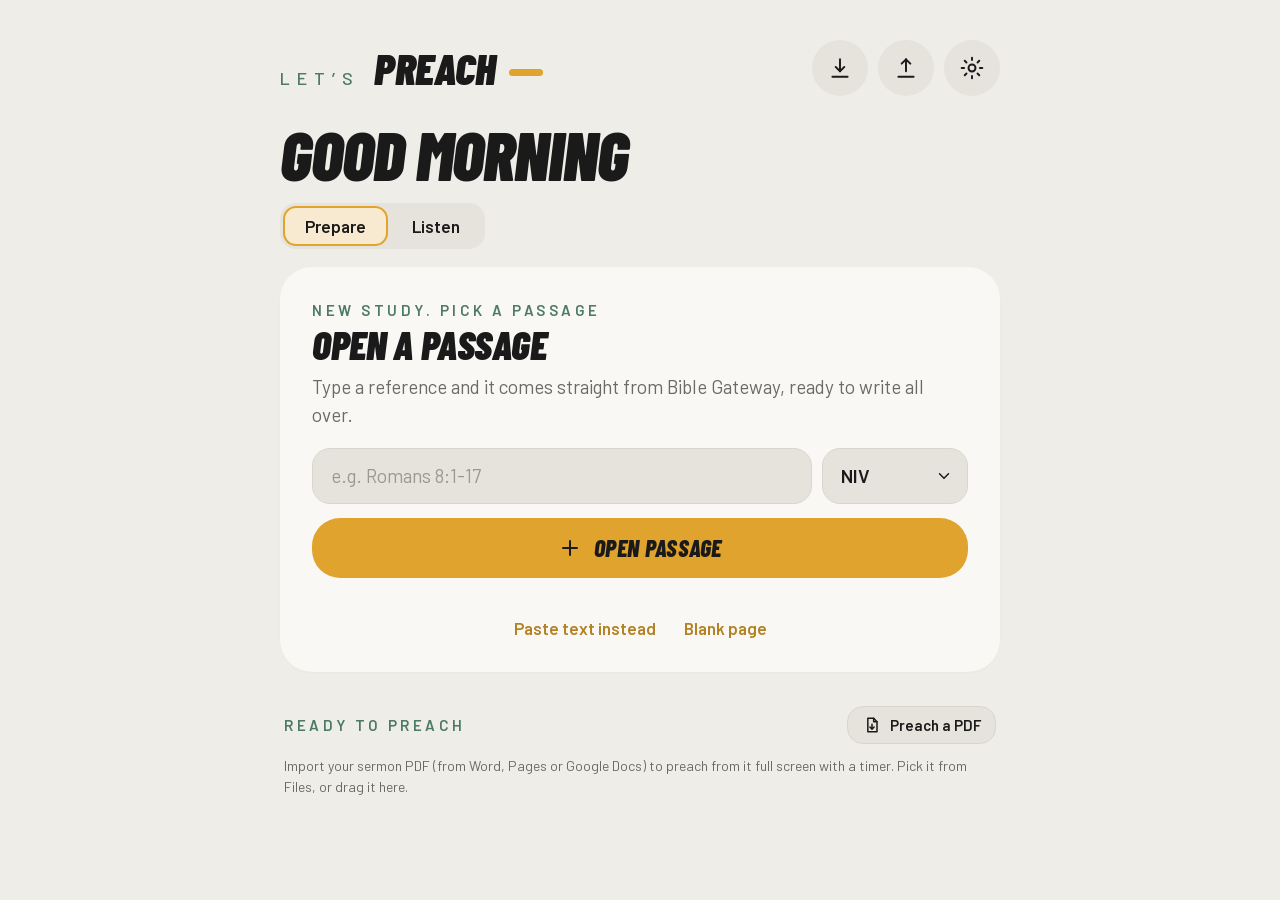
==== index.html @ e7fe16d7 "Listen tab for sermon notes, writing on preach PDFs, trim margins - Listen: a separate home tab for " ====
<!doctype html>
<html lang="en">
<head>
  <meta charset="utf-8">
  <meta name="viewport" content="width=device-width, initial-scale=1, maximum-scale=1, user-scalable=no, viewport-fit=cover">
  <meta name="apple-mobile-web-app-capable" content="yes">
  <meta name="mobile-web-app-capable" content="yes">
  <meta name="apple-mobile-web-app-status-bar-style" content="default">
  <meta name="apple-mobile-web-app-title" content="Let's Preach">
  <meta name="theme-color" content="#efede7">
  <title>Let's Preach</title>
  <link rel="manifest" href="manifest.webmanifest">
  <link rel="apple-touch-icon" href="icons/icon-180.png">
  <link rel="icon" type="image/png" href="icons/icon-192.png">
  <link rel="preload" href="fonts/BarlowCondensed-900i.woff2" as="font" type="font/woff2" crossorigin>
  <link rel="preload" href="fonts/Barlow-400.woff2" as="font" type="font/woff2" crossorigin>
  <link rel="stylesheet" href="css/fonts.css">
  <link rel="stylesheet" href="css/app.css">
</head>
<body>

  <!-- ============ LIBRARY ============ -->
  <section id="library" class="view">
    <header class="app-header">
      <div class="logo" aria-label="Let's Preach">
        <span class="logo-lets">Let’s</span>
        <span class="logo-word">Preach</span>
        <span class="logo-dash" aria-hidden="true"></span>
      </div>
      <div class="header-actions">
        <button type="button" id="importBtn" class="icon-chip" title="Restore from backup" aria-label="Restore from backup">
          <svg viewBox="0 0 24 24"><path d="M12 15V4"/><path d="M8 11l4 4 4-4"/><path d="M5 20h14"/></svg>
        </button>
        <button type="button" id="exportBtn" class="icon-chip" title="Back up all studies" aria-label="Back up all studies">
          <svg viewBox="0 0 24 24"><path d="M12 4v11"/><path d="M8 8l4-4 4 4"/><path d="M5 20h14"/></svg>
        </button>
        <button type="button" id="settingsBtn" class="icon-chip" title="Settings" aria-label="Settings">
          <svg viewBox="0 0 24 24"><circle cx="12" cy="12" r="3.2"/><path d="M12 2.5v2.2M12 19.3v2.2M2.5 12h2.2M19.3 12h2.2M5.3 5.3l1.6 1.6M17.1 17.1l1.6 1.6M5.3 18.7l1.6-1.6M17.1 6.9l1.6-1.6"/></svg>
        </button>
        <input type="file" id="importFile" accept="application/json,.json" hidden>
      </div>
    </header>

    <h1 id="greeting" class="greeting">Good morning</h1>

    <div class="seg mode-seg" id="modeSeg" role="tablist" aria-label="Prepare or listen">
      <button type="button" data-mode="prep" role="tab">Prepare</button>
      <button type="button" data-mode="listen" role="tab">Listen</button>
    </div>

    <div id="listenArea" hidden>
      <section class="card" id="listenNew">
        <p class="eyebrow">Listening. Someone else is preaching</p>
        <h2 class="card-title">Sermon notes</h2>
        <p class="card-body">Write with the Pencil as you listen. Nothing here touches your sermon prep.</p>
        <div class="ln-form">
          <input id="lnTitle" class="field" type="text" placeholder="Sermon title (if you know it)" aria-label="Sermon title" autocomplete="off">
          <input id="lnPassage" class="field" type="text" placeholder="Passage, e.g. John 15:1-17" aria-label="Passage" autocapitalize="words" autocomplete="off">
          <input id="lnPreacher" class="field" type="text" placeholder="Preacher" aria-label="Preacher" list="lnPreachers" autocomplete="off">
          <input id="lnWhere" class="field" type="text" placeholder="Church, conference or event" aria-label="Where" list="lnPlaces" autocomplete="off">
          <input id="lnDate" class="field" type="date" aria-label="Date">
        </div>
        <datalist id="lnPreachers"></datalist><datalist id="lnPlaces"></datalist>
        <button type="button" class="pill" id="lnStart"><span>Start notes</span></button>
      </section>
      <div class="lib-tools" id="lnTools" hidden>
        <input id="lnSearch" class="field search" type="search" placeholder="Search your sermon notes" aria-label="Search sermon notes" autocomplete="off">
      </div>
      <p class="eyebrow list-eyebrow" id="lnListHead" hidden>Your sermon notes</p>
      <p class="hint no-matches" id="lnEmpty" hidden>No notes match.</p>
      <ul id="listenList" class="study-list"></ul>
    </div>

    <div id="prepArea">

    <section id="nextUp" class="card next-card" hidden>
      <p class="eyebrow" id="nextWhen">Next up</p>
      <h2 class="card-title" id="nextPassage"></h2>
      <p class="card-body" id="nextMeta"></p>
      <button type="button" class="pill" id="nextOpen"><span>Open passage</span></button>
      <span class="next-ready" id="nextReady" hidden>Ready for you</span>
      <ul id="nextLater" class="next-later"></ul>
      <div class="next-foot"><span id="rosterAge"></span><button type="button" class="text-link" id="rosterRefresh">Refresh roster</button></div>
    </section>

    <section id="planCard" class="card plan-card" hidden>
      <p class="eyebrow" id="planWhen">This week's prep</p>
      <div class="plan-card-row">
        <div>
          <h2 class="plan-card-title" id="planPassage"></h2>
          <p class="plan-line" id="planLine"></p>
        </div>
        <button type="button" class="pill" id="planOpen"><span>Open plan</span></button>
      </div>
      <div class="plan-dots" id="planDots"></div>
    </section>

    <form id="fetchForm" class="card" autocomplete="off">
      <p class="eyebrow">New study. Pick a passage</p>
      <h2 class="card-title">Open a passage</h2>
      <p class="card-body">Type a reference and it comes straight from Bible Gateway, ready to write all over.</p>
      <div class="fetch-row">
        <input id="refInput" class="field" type="text" placeholder="e.g. Romans 8:1-17" autocapitalize="words" spellcheck="false" required aria-label="Passage">
        <select id="versionSelect" class="field select" aria-label="Bible version">
          <option value="NIV" selected>NIV</option>
          <option value="ESV">ESV</option>
          <option value="NASB">NASB</option>
          <option value="CSB">CSB</option>
          <option value="NKJV">NKJV</option>
          <option value="KJV">KJV</option>
          <option value="NLT">NLT</option>
          <option value="NRSVUE">NRSVue</option>
          <option value="NASB1995">NASB 1995</option>
        </select>
      </div>
      <button type="submit" id="fetchBtn" class="pill">
        <svg viewBox="0 0 24 24"><path d="M12 5v14M5 12h14"/></svg>
        <span>Open passage</span>
      </button>
      <p id="fetchStatus" class="fetch-status" role="status"></p>
      <div class="fetch-alt">
        <button type="button" id="pasteBtn" class="text-link">Paste text instead</button>
        <button type="button" id="blankBtn" class="text-link">Blank page</button>
      </div>
    </form>

    <div class="lib-tools" id="libTools" hidden>
      <input id="searchInput" class="field search" type="search" placeholder="Search titles, series, tags and typed notes" aria-label="Search studies" autocomplete="off">
      <div id="filterChips" class="filter-chips" role="group" aria-label="Filter by series or tag"></div>
    </div>
    <p id="noMatches" class="hint no-matches" hidden>No studies match.</p>


    <div id="preachBlock">
      <div class="list-head">
        <p class="eyebrow list-eyebrow">Ready to preach</p>
        <button type="button" class="chip-btn small" id="importPdfBtn">
          <svg viewBox="0 0 24 24"><path d="M7 4h7l4 4v12H7z"/><path d="M14 4v4h4"/><path d="M12 11v6M9.5 14.5L12 17l2.5-2.5"/></svg>
          <span>Preach a PDF</span>
        </button>
      </div>
      <p class="hint" id="deckHint">Import your sermon PDF (from Word, Pages or Google Docs) to preach from it full screen with a timer. Pick it from Files, or drag it here.</p>
      <ul id="deckList" class="study-list"></ul>
      <input type="file" id="pdfFile" accept="application/pdf,.pdf" hidden>
    </div>

    <div id="pinnedBlock" hidden>
      <p class="eyebrow list-eyebrow">Pinned</p>
      <ul id="pinnedList" class="study-list"></ul>
    </div>

    <div id="studiesBlock">
      <p class="eyebrow list-eyebrow">Your studies</p>
      <ul id="studyList" class="study-list"></ul>
    </div>
    </div>
  </section>

  <!-- ============ SERMON NOTES (listening) ============ -->
  <section id="listenView" class="view listen-view" hidden>
    <header class="lv-bar">
      <button type="button" class="tb-btn" id="lvBack" aria-label="Back"><svg viewBox="0 0 24 24"><path d="M15 5l-7 7 7 7"/></svg></button>
      <input id="lvTitle" class="lv-title" type="text" placeholder="Sermon notes" aria-label="Title" autocomplete="off">
      <button type="button" class="tb-btn" id="lvUndo" aria-label="Undo"><svg viewBox="0 0 24 24"><path d="M9 14L4 9l5-5"/><path d="M4 9h10a6 6 0 010 12h-3"/></svg></button>
      <button type="button" class="tb-btn" id="lvRedo" aria-label="Redo"><svg viewBox="0 0 24 24"><path d="M15 14l5-5-5-5"/><path d="M20 9H10a6 6 0 000 12h3"/></svg></button>
      <button type="button" class="chip-btn small" id="lvCopy">Share text</button>
      <button type="button" class="chip-btn small" id="lvShare">Share PDF</button>
    </header>
    <div class="lv-scroll" id="lvScroll">
      <div class="lv-inner">
        <div class="lv-meta">
          <input id="lvPreacher" class="field" type="text" placeholder="Preacher" aria-label="Preacher" autocomplete="off">
          <input id="lvPassageRef" class="field" type="text" placeholder="Passage" aria-label="Passage" autocomplete="off">
          <input id="lvWhere" class="field" type="text" placeholder="Where" aria-label="Where" autocomplete="off">
          <input id="lvDate" class="field" type="date" aria-label="Date">
        </div>
        <div id="lvPassage" class="lv-passage"></div>
        <div id="lvSections"></div>
      </div>
    </div>
  </section>

  <!-- ============ STUDY ============ -->
  <section id="study" class="view" hidden>
    <div class="toolbar" id="toolbar">
      <div class="tb-group tb-title">
        <button class="tb-btn" id="backBtn" title="Library" aria-label="Back to library">
          <svg viewBox="0 0 24 24"><path d="M15 5l-7 7 7 7"/></svg>
        </button>
        <input id="studyTitle" class="study-title" aria-label="Study title (tap to rename)" spellcheck="false" readonly>
      </div>

      <div class="tb-group tools" role="radiogroup" aria-label="Tools">
        <button class="tb-btn tool" data-tool="pen" title="Pen" aria-label="Pen">
          <svg viewBox="0 0 24 24"><path d="M4 20l1.5-5L16 4.5a2.1 2.1 0 013 3L8.5 18 4 20z"/><path d="M14 6.5l3 3"/></svg>
        </button>
        <button class="tb-btn tool" data-tool="highlighter" title="Highlighter" aria-label="Highlighter">
          <svg viewBox="0 0 24 24"><path d="M9 15l-3 3v2h4l3-3"/><path d="M9 15l7.5-10.5 4 4L10 16z"/><path d="M4 21h16" class="swatch-line"/></svg>
        </button>
        <button class="tb-btn tool" data-tool="eraser" title="Eraser" aria-label="Eraser">
          <svg viewBox="0 0 24 24"><path d="M8 20h12"/><path d="M5.5 15.5l9-9a2 2 0 012.8 0l2.2 2.2a2 2 0 010 2.8L12 19H8.5z"/><path d="M9.5 11.5l5 5"/></svg>
        </button>
        <button class="tb-btn tool" data-tool="lasso" title="Lasso: select, move, resize" aria-label="Lasso">
          <svg viewBox="0 0 24 24"><path d="M12 4.5c4.4 0 8 2.3 8 5.2s-3.6 5.2-8 5.2-8-2.3-8-5.2 3.6-5.2 8-5.2z" stroke-dasharray="2.6 2.4"/><path d="M7.5 13.6c-1.3 1.4-.9 3.4 1.1 3.9.9.2 1.4.9 1.4 1.8V21"/></svg>
        </button>
        <button class="tb-btn tool" data-tool="shape" title="Shapes: line, arrow, box, oval" aria-label="Shapes">
          <svg viewBox="0 0 24 24"><path d="M3.5 20.5l8-8"/><path d="M6.5 12.5h5v5"/><rect x="13" y="3.5" width="7.5" height="7.5" rx="1.2"/></svg>
        </button>
        <button class="tb-btn tool" data-tool="spot" title="Spot repeated words" aria-label="Spot repeated words">
          <svg viewBox="0 0 24 24"><path d="M10.5 17.5a7 7 0 100-14 7 7 0 000 14z"/><path d="M15.6 15.6L21 21"/><path d="M7.5 11.5l2-5 2 5M8.2 10h2.6" stroke-width="1.5"/></svg>
        </button>
        <button class="tb-btn tool" data-tool="text" title="Text box" aria-label="Text box">
          <svg viewBox="0 0 24 24"><path d="M5 6V4h14v2"/><path d="M12 4v16"/><path d="M9 20h6"/></svg>
        </button>
        <button class="tb-btn tool" data-tool="hand" title="Scroll (finger mode)" aria-label="Scroll">
          <svg viewBox="0 0 24 24"><path d="M8 13V6.5a1.5 1.5 0 013 0V12"/><path d="M11 11.5V5a1.5 1.5 0 013 0v6.5"/><path d="M14 11.5V7a1.5 1.5 0 013 0v7a6 6 0 01-6 6h-.5a6 6 0 01-4.6-2.2L3.5 15a1.6 1.6 0 012.4-2L8 15"/></svg>
        </button>
      </div>

      <div class="tb-group">
        <button class="tb-btn toggle" id="rulerBtn" title="Ruler" aria-label="Ruler" aria-pressed="false">
          <svg viewBox="0 0 24 24"><path d="M2.8 16.2L16.2 2.8l5 5L7.8 21.2z"/><path d="M6.5 12.5l2 2M9.5 9.5l1.6 1.6M12.5 6.5l2 2"/></svg>
        </button>
      </div>

      <div class="tb-group" id="colorGroup" aria-label="Colours"></div>

      <div class="tb-group" id="sizeGroup" aria-label="Sizes"></div>

      <div class="tb-group">
        <button class="tb-btn" id="undoBtn" title="Undo" aria-label="Undo">
          <svg viewBox="0 0 24 24"><path d="M9 14L4 9l5-5"/><path d="M4 9h10.5a5.5 5.5 0 010 11H11"/></svg>
        </button>
        <button class="tb-btn" id="redoBtn" title="Redo" aria-label="Redo">
          <svg viewBox="0 0 24 24"><path d="M15 14l5-5-5-5"/><path d="M20 9H9.5a5.5 5.5 0 000 11H13"/></svg>
        </button>
        <button class="tb-btn" id="outlineBtn" title="Outline and compare" aria-label="Outline and compare">
          <svg viewBox="0 0 24 24"><path d="M9 6.5h11M9 12h11M9 17.5h7"/><path d="M4.2 6.5h.6M4.2 12h.6M4.2 17.5h.6" stroke-width="2.6"/></svg>
        </button>
        <button class="tb-btn" id="pdfBtn" title="Export PDF" aria-label="Export PDF">
          <svg viewBox="0 0 24 24"><path d="M12 3v12"/><path d="M8 7l4-4 4 4"/><path d="M6 11H5a1 1 0 00-1 1v8a1 1 0 001 1h14a1 1 0 001-1v-8a1 1 0 00-1-1h-1"/></svg>
        </button>
        <button class="tb-btn" id="menuBtn" title="Page options" aria-label="Page options">
          <svg viewBox="0 0 24 24"><circle cx="5" cy="12" r="1.4"/><circle cx="12" cy="12" r="1.4"/><circle cx="19" cy="12" r="1.4"/></svg>
        </button>
      </div>
    </div>

    <div id="spotBar" class="spot-bar" hidden>
      <div class="seg small spot-mode" id="spotMode">
        <button type="button" data-mode="repeat">Repeats</button>
        <button type="button" data-mode="study">Word study</button>
      </div>
      <span class="spot-hint" id="spotHint">Tap a word to box every repeat</span>
      <div id="spotChips" class="spot-chips"></div>
      <button type="button" id="connBtn" class="spot-chip conn" aria-pressed="false">Connectives</button>
      <span class="spot-label" id="repeatLabel">Repeats</span>
      <div id="spotSuggest" class="spot-chips"></div>
      <button type="button" id="spotClear" class="text-link">Clear</button>
    </div>

    <div class="workspace">
      <div class="stage" id="stage">
        <div id="scroller" class="scroller">
          <div id="pageBox" class="page-box">
            <div id="hlLayer" class="tile-layer hl"></div>
            <div id="page" class="page">
              <div id="marks" class="marks-layer"></div>
              <div id="passage" class="passage"></div>
              <div id="notes" class="notes-layer"></div>
            </div>
            <div id="inkLayer" class="tile-layer ink"></div>
            <div id="overlay" class="overlay-layer"></div>
          </div>
        </div>
      </div>

      <aside id="sheet" class="sheet" hidden>
        <div class="sheet-head">
          <div class="seg" id="sheetTabs">
            <button type="button" data-tab="outline">Outline</button>
            <button type="button" data-tab="compare">Compare</button>
            <button type="button" data-tab="refs">References</button>
            <button type="button" data-tab="plan">Plan</button>
          </div>
          <button type="button" class="icon-chip small" id="sheetClose" aria-label="Close"><svg viewBox="0 0 24 24"><path d="M6 6l12 12M18 6L6 18"/></svg></button>
        </div>
        <div id="outlinePane" class="sheet-body"></div>
        <div id="comparePane" class="sheet-body" hidden></div>
        <div id="refsPane" class="sheet-body" hidden></div>
        <div id="planPane" class="sheet-body" hidden></div>
      </aside>
    </div>

    <!-- Page options panel -->
    <div id="menuPanel" class="panel" hidden>
      <div class="panel-head">
        <h3 class="panel-title">Page options</h3>
        <button class="icon-chip small" id="menuClose" aria-label="Close"><svg viewBox="0 0 24 24"><path d="M6 6l12 12M18 6L6 18"/></svg></button>
      </div>

      <button class="pill pill-block" id="preachStudyBtn">
        <svg viewBox="0 0 24 24"><path d="M8 5.5v13l10.5-6.5z"/></svg>
        <span>Preach this study</span>
      </button>
      <button class="pill pill-block" id="pdfBtn2">
        <svg viewBox="0 0 24 24"><path d="M12 3v12"/><path d="M8 7l4-4 4 4"/><path d="M6 11H5a1 1 0 00-1 1v8a1 1 0 001 1h14a1 1 0 001-1v-8a1 1 0 00-1-1h-1"/></svg>
        <span>Export PDF</span>
      </button>

      <p class="eyebrow">Study details</p>
      <div class="detail-grid">
        <label for="seriesInput">Series</label>
        <input id="seriesInput" class="field small" list="seriesList" placeholder="e.g. Romans: No Shame" autocomplete="off">
        <label for="tagsInput">Tags</label>
        <input id="tagsInput" class="field small" placeholder="e.g. youth, gospel, evening" autocomplete="off">
        <label for="preachedInput">Preached</label>
        <input id="preachedInput" class="field small" type="date">
      </div>
      <datalist id="seriesList"></datalist>

      <p class="eyebrow">View</p>
      <div class="opt-row">
        <span>Zoom</span>
        <div class="seg">
          <button data-zoom="-1" aria-label="Zoom out">−</button>
          <button data-zoom="0">Fit</button>
          <button data-zoom="1" aria-label="Zoom in">+</button>
        </div>
      </div>
      <div class="opt-row">
        <span>Thinking space</span>
        <button class="chip-btn" id="addSpaceBtn">Add more</button>
      </div>
      <div class="opt-row">
        <span>Handwriting smoothing</span>
        <div class="seg" id="smoothSeg">
          <button data-smooth="0">Off</button>
          <button data-smooth="1">Low</button>
          <button data-smooth="2">Med</button>
          <button data-smooth="3">High</button>
        </div>
      </div>
      <label class="opt-row">
        <span>Hold still to snap shapes</span>
        <input type="checkbox" id="snapShapes" class="switch">
      </label>
      <p class="hint">Finish a stroke and hold the Pencil still: it becomes a straight line or a neat oval. Keep holding to drag the end of a line.</p>
      <label class="opt-row">
        <span>Scribble to erase</span>
        <input type="checkbox" id="scribbleErase" class="switch">
      </label>
      <p class="hint">Scribble back and forth over ink with the pen to rub it out. Undo brings it back.</p>
      <label class="opt-row">
        <span>Draw with finger too</span>
        <input type="checkbox" id="fingerDraw" class="switch">
      </label>
      <p class="hint">Off: Apple Pencil writes and your finger scrolls. On: finger draws too, use the hand tool to scroll.</p>

      <p class="eyebrow">Layout</p>
      <p class="hint warn" id="layoutWarn" hidden>This page already has ink. Changing layout moves the words, so your marks may no longer line up.</p>
      <div class="opt-row">
        <span>Text size</span>
        <div class="seg">
          <button data-font="-1">A−</button>
          <button data-font="1">A+</button>
        </div>
      </div>
      <div class="opt-row">
        <span>Line spacing</span>
        <div class="seg" id="spacingSeg">
          <button data-spacing="1.7">Normal</button>
          <button data-spacing="2.3">Roomy</button>
          <button data-spacing="3">Extra</button>
        </div>
      </div>
      <div class="opt-row">
        <span>Margins</span>
        <div class="seg" id="marginSeg">
          <button data-margin="right">Right</button>
          <button data-margin="both">Both</button>
          <button data-margin="none">Narrow</button>
        </div>
      </div>
      <label class="opt-row"><span>Verse numbers</span><input type="checkbox" id="optVerses" class="switch"></label>
      <label class="opt-row"><span>Section headings</span><input type="checkbox" id="optHeadings" class="switch"></label>
      <label class="opt-row"><span>Footnote and cross-reference letters</span><input type="checkbox" id="optMarkers" class="switch"></label>
      <label class="opt-row"><span>Footnotes listed at the end</span><input type="checkbox" id="optFootnotes" class="switch"></label>

      <p class="eyebrow">Page</p>
      <div class="opt-row">
        <button class="chip-btn" id="clearInkBtn">Clear all ink</button>
        <button class="chip-btn danger" id="deleteStudyBtn">Delete study</button>
      </div>
    </div>
  </section>

  <!-- Paste dialog -->
  <dialog id="pasteDialog" class="dialog">
    <form method="dialog" class="dialog-inner">
      <p class="eyebrow">Your own text</p>
      <h3 class="card-title">Paste a passage</h3>
      <input id="pasteRef" class="field" type="text" placeholder="Reference (e.g. Psalm 23)">
      <textarea id="pasteText" class="field" rows="10" placeholder="Paste the Bible text here"></textarea>
      <div class="dialog-actions">
        <button value="cancel" class="chip-btn">Cancel</button>
        <button value="ok" class="pill" id="pasteOk"><span>Create study</span></button>
      </div>
    </form>
  </dialog>

  <!-- Settings dialog -->
  <dialog id="settingsDialog" class="dialog">
    <form method="dialog" class="dialog-inner">
      <p class="eyebrow">Settings</p>
      <h3 class="card-title">Passage fetcher</h3>
      <input id="proxyInput" class="field" type="url" placeholder="https://lets-preach.yourname.workers.dev" aria-label="Passage fetcher URL">
      <p class="hint">Bible Gateway does not let web apps read its pages directly, so the app goes through a small relay. It tries free public relays first. For reliable fetching, set up your own free Cloudflare Worker (see the README) and paste its URL here.</p>

      <h3 class="card-title">Preaching roster</h3>
      <p class="hint">Paste the link to your roster in Google Sheets. Easiest: in Sheets choose File, Share, Publish to web, pick the roster tab and "Comma-separated values (.csv)", then copy that link. It updates itself whenever the sheet changes. The sheet needs headings like Date, Preacher and Passage (Series and Title are used if there).</p>
      <input id="rosterInput" class="field" type="url" placeholder="https://docs.google.com/spreadsheets/…" aria-label="Roster link">
      <p class="hint">Roster in Excel? <button type="button" class="text-link" id="rosterFileBtn">Choose the Excel or CSV file</button> from Files instead. Choose it again when the roster changes.</p>
      <p class="hint">Only have it as a Google Doc, an email or on paper? <button type="button" class="text-link" id="rosterShotBtn">Read it from a screenshot or photo</button>. You check the rows before anything is saved.</p>
      <input type="file" id="rosterShotFile" accept="image/*" multiple hidden>
      <input type="file" id="rosterFile" accept=".xlsx,.csv,text/csv,application/vnd.openxmlformats-officedocument.spreadsheetml.sheet" hidden>
      <input id="rosterName" class="field" type="text" placeholder="Your name as it appears on the roster" aria-label="Your name on the roster" autocomplete="off">
      <label class="opt-row"><span>Get my passages ready two weeks ahead</span><input type="checkbox" class="switch" id="rosterPrep"></label>
      <p class="hint" id="rosterStatus"></p>

      <h3 class="card-title">Weekly prep plan</h3>
      <label class="opt-row"><span>Give each sermon a prep plan</span><input type="checkbox" class="switch" id="planOn"></label>
      <p class="hint">Your usual week. Each sermon starts with it once it has a date, and you can change any sermon's plan on its own (Plan tab in the study).</p>
      <div id="planTemplate"></div>

      <h3 class="card-title">Sync and backup</h3>
      <p class="hint">Uses the same Worker to keep your iPad and laptop in step, and saves a backup of every study once a day (the last 30 days are kept). Put the same sync code on each device. Keep it private: anyone with it can see your studies.</p>
      <div class="code-row">
        <input id="syncCodeInput" class="field" type="text" placeholder="Sync code" aria-label="Sync code" autocomplete="off" autocapitalize="characters" spellcheck="false">
        <button type="button" class="chip-btn" id="newCodeBtn">New code</button>
        <button type="button" class="chip-btn" id="copyCodeBtn">Copy</button>
      </div>
      <label class="opt-row"><span>Sync this device</span><input type="checkbox" class="switch" id="syncOn"></label>
      <p class="hint" id="syncStatus"></p>
      <div class="opt-row">
        <button type="button" class="chip-btn" id="syncNowBtn">Sync now</button>
        <button type="button" class="chip-btn" id="cloudBackupsBtn">Cloud backups</button>
      </div>
      <ul id="backupList" class="backup-list" hidden></ul>
      <div class="dialog-actions">
        <button value="cancel" class="chip-btn">Cancel</button>
        <button value="ok" class="pill"><span>Save</span></button>
      </div>
    </form>
  </dialog>

  <!-- Roster from a screenshot -->
  <dialog id="shotDialog" class="dialog shot-dialog">
    <form method="dialog" class="dialog-inner">
      <p class="eyebrow">Roster from a screenshot</p>
      <h3 class="card-title">Check your roster</h3>
      <label class="shot-name"><span>Your name on the roster</span><input id="shotName" class="field" type="text" autocomplete="off" placeholder="e.g. Audric"></label>
      <div id="shotProgress" class="shot-progress"><div class="shot-bar"><i id="shotBar"></i></div><p class="hint" id="shotStatus">Getting ready…</p></div>
      <div id="shotReview" hidden>
        <p class="hint" id="shotSummary"></p>
        <div class="shot-wrap"><table class="shot-table">
          <thead><tr><th></th><th>Date</th><th>Passage</th><th>Preacher</th><th>Title</th></tr></thead>
          <tbody id="shotRows"></tbody>
        </table></div>
        <button type="button" class="text-link" id="shotAddRow">Add a row</button>
        <details class="shot-imgs"><summary>Compare with the screenshot</summary><div id="shotImgs"></div></details>
      </div>
      <div class="dialog-actions">
        <button value="cancel" class="chip-btn">Cancel</button>
        <button value="ok" class="pill" id="shotOk" disabled><span>Use this roster</span></button>
      </div>
    </form>
  </dialog>

  <!-- ============ PREACH ============ -->
  <section id="preach" class="preach" hidden>
    <div class="preach-bar">
      <button type="button" class="tb-btn" id="preachClose" aria-label="Close"><svg viewBox="0 0 24 24"><path d="M6 6l12 12M18 6L6 18"/></svg></button>
      <div class="preach-title" id="preachTitle"></div>
      <div class="preach-timer">
        <button type="button" class="preach-time" id="preachTime" title="Tap to switch count up / count down">0:00</button>
        <span class="preach-target" id="preachTarget"></span>
      </div>
      <span class="preach-clock" id="preachClock"></span>
      <button type="button" class="preach-lock" id="preachLock" aria-label="Lock">
        <svg viewBox="0 0 24 24" class="lk-open"><rect x="5" y="11" width="14" height="9" rx="2"/><path d="M8 11V8a4 4 0 017.6-1.8"/></svg>
        <svg viewBox="0 0 24 24" class="lk-shut"><rect x="5" y="11" width="14" height="9" rx="2"/><path d="M8 11V8a4 4 0 018 0v3"/></svg>
      </button>
    </div>
    <div class="preach-progress"><span id="preachBar"></span></div>
    <div class="preach-controls">
      <button type="button" class="pill" id="preachStartLock"><span>Start and lock</span></button>
      <button type="button" class="chip-btn" id="preachStart">Start</button>
      <button type="button" class="chip-btn" id="preachReset">Reset</button>
      <select class="field select small" id="preachTargetSel" aria-label="Sermon length"></select>
      <div class="seg"><button type="button" data-pzoom="-1" aria-label="Smaller">A−</button><button type="button" data-pzoom="1" aria-label="Bigger">A+</button></div>
      <button type="button" class="chip-btn" id="preachDim">Dim</button>
      <button type="button" class="chip-btn" id="preachTrim" aria-pressed="true" title="Cut the empty margins so A+ makes the words bigger">Trim</button>
      <span class="preach-sep" aria-hidden="true"></span>
      <div class="seg" id="preachTools" aria-label="Write on the PDF">
        <button type="button" data-ptool="pen">Pen</button>
        <button type="button" data-ptool="highlighter">Highlight</button>
        <button type="button" data-ptool="eraser">Erase</button>
      </div>
      <div class="pc-colors" id="preachColors"></div>
      <button type="button" class="tb-btn" id="preachUndo" aria-label="Undo" title="Undo" disabled><svg viewBox="0 0 24 24"><path d="M9 14L4 9l5-5"/><path d="M4 9h10a6 6 0 010 12h-3"/></svg></button>
    </div>
    <div class="preach-pages" id="preachPages"></div>
    <div class="preach-pageno" id="preachPageNo"></div>
    <div class="preach-locknote">Locked. Hold <svg viewBox="0 0 24 24"><rect x="5" y="11" width="14" height="9" rx="2"/><path d="M8 11V8a4 4 0 018 0v3"/></svg> to unlock</div>
  </section>

  <div id="busy" class="busy" hidden><div class="busy-card"><div class="spinner"></div><span id="busyText">Making your PDF…</span></div></div>
  <div id="toast" class="toast" hidden></div>

  <script type="module" src="js/app.js"></script>
</body>
</html>
---- css/fonts.css ----
@font-face { font-family: 'Barlow'; font-style: italic; font-weight: 400; font-display: swap; src: url('../fonts/Barlow-400i.woff2') format('woff2'); }
@font-face { font-family: 'Barlow'; font-style: normal; font-weight: 400; font-display: swap; src: url('../fonts/Barlow-400.woff2') format('woff2'); }
@font-face { font-family: 'Barlow'; font-style: normal; font-weight: 500; font-display: swap; src: url('../fonts/Barlow-500.woff2') format('woff2'); }
@font-face { font-family: 'Barlow'; font-style: normal; font-weight: 600; font-display: swap; src: url('../fonts/Barlow-600.woff2') format('woff2'); }
@font-face { font-family: 'Barlow'; font-style: normal; font-weight: 700; font-display: swap; src: url('../fonts/Barlow-700.woff2') format('woff2'); }
@font-face { font-family: 'Barlow Condensed'; font-style: italic; font-weight: 800; font-display: swap; src: url('../fonts/BarlowCondensed-800i.woff2') format('woff2'); }
@font-face { font-family: 'Barlow Condensed'; font-style: italic; font-weight: 900; font-display: swap; src: url('../fonts/BarlowCondensed-900i.woff2') format('woff2'); }
@font-face { font-family: 'Barlow Condensed'; font-style: normal; font-weight: 700; font-display: swap; src: url('../fonts/BarlowCondensed-700.woff2') format('woff2'); }
---- css/app.css ----
/* Let's Preach. Shares the look of Let's Pray and Lemme Werk-out:
   warm off-white, soft cards, heavy condensed italic display type, spaced green eyebrows. */
:root {
  --bg: #efede7;
  --card: #f9f8f4;
  --chip: #e5e3dc;
  --chip-line: #d9d6ce;
  --ink: #1a1a1a;
  --muted: #6b6a66;
  --label: #4d7a66;
  --accent: #e0a32e;
  --accent-ink: #1a1a1a;
  --accent-soft: #f7ead0;
  --danger: #c0392b;
  --radius-card: 32px;
  --radius-pill: 28px;
  --tb-h: 64px;
  --safe-top: env(safe-area-inset-top, 0px);
  --display: 'Barlow Condensed', 'Arial Narrow', sans-serif;
  --body: 'Barlow', -apple-system, BlinkMacSystemFont, 'Segoe UI', sans-serif;
}

* { box-sizing: border-box; }
html, body { margin: 0; height: 100%; }
body {
  background: var(--bg);
  color: var(--ink);
  font-family: var(--body);
  font-size: 17px;
  -webkit-text-size-adjust: 100%;
  -webkit-tap-highlight-color: transparent;
  overscroll-behavior: none;
}
[hidden] { display: none !important; }
button { font: inherit; color: inherit; touch-action: manipulation; }
svg { fill: none; stroke: currentColor; stroke-width: 1.8; stroke-linecap: round; stroke-linejoin: round; }

/* ---------- Shared type ---------- */
.eyebrow {
  font-family: var(--body); font-weight: 600; font-size: 15px;
  letter-spacing: 3.5px; text-transform: uppercase; color: var(--label);
  margin: 0 0 6px;
}
.card-title {
  font-family: var(--display); font-weight: 900; font-style: italic;
  font-size: 40px; line-height: 0.95; text-transform: uppercase; letter-spacing: -0.5px;
  margin: 0 0 10px;
}
.card-body { color: var(--muted); font-size: 19px; line-height: 1.5; margin: 0 0 18px; }

/* ---------- Buttons ---------- */
.pill {
  display: inline-flex; align-items: center; justify-content: center; gap: 12px;
  width: 100%; min-height: 60px; padding: 0 28px;
  background: var(--accent); color: var(--accent-ink); border: 0; border-radius: var(--radius-pill);
  font-family: var(--display); font-weight: 800; font-style: italic; font-size: 24px;
  text-transform: uppercase; letter-spacing: 0.3px; cursor: pointer;
}
.pill svg { width: 24px; height: 24px; stroke-width: 2; }
.pill:disabled { opacity: 0.55; }
.pill:active { filter: brightness(0.95); }
.dialog-actions .pill { width: auto; min-height: 52px; font-size: 20px; }
.pill-block { margin: 6px 0 4px; min-height: 54px; font-size: 21px; }

.chip-btn {
  min-height: 46px; padding: 0 18px; border-radius: 16px;
  border: 1.5px solid var(--chip-line); background: var(--chip);
  font-weight: 600; cursor: pointer;
}
.chip-btn.danger { color: var(--danger); }

.icon-chip {
  width: 56px; height: 56px; border-radius: 50%; border: 0; background: var(--chip);
  display: inline-flex; align-items: center; justify-content: center; cursor: pointer; padding: 0;
}
.icon-chip svg { width: 26px; height: 26px; }
.icon-chip.small { width: 42px; height: 42px; }
.icon-chip.small svg { width: 20px; height: 20px; }

.text-link {
  background: none; border: 0; padding: 8px 0; cursor: pointer;
  color: var(--accent); font-weight: 600; font-size: 17px;
  filter: brightness(0.8);
}

/* ---------- Fields ---------- */
.field {
  width: 100%; font: inherit; font-size: 19px; color: var(--ink);
  min-height: 56px; padding: 12px 18px;
  background: var(--chip); border: 1.5px solid var(--chip-line); border-radius: 18px;
  -webkit-appearance: none; appearance: none;
}
.field:focus { outline: none; border-color: var(--accent); background: #fff; }
.field::placeholder { color: #9b9890; }
.select {
  width: auto; padding-right: 40px; font-weight: 600;
  background-image: url("data:image/svg+xml,%3Csvg xmlns='http://www.w3.org/2000/svg' viewBox='0 0 24 24' fill='none' stroke='%231a1a1a' stroke-width='2' stroke-linecap='round'%3E%3Cpath d='M6 9l6 6 6-6'/%3E%3C/svg%3E");
  background-repeat: no-repeat; background-position: right 14px center; background-size: 18px;
}

/* ---------- Library ---------- */
#library {
  max-width: 760px; margin: 0 auto; height: 100%;
  padding: calc(24px + var(--safe-top)) 20px 60px;
  overflow-y: auto; -webkit-overflow-scrolling: touch;
}
.app-header { display: flex; align-items: center; justify-content: space-between; gap: 12px; margin: 16px 0 26px; }
.logo { display: flex; align-items: baseline; gap: 14px; }
.logo-lets {
  font-family: var(--body); font-weight: 500; font-size: 18px; color: var(--label);
  letter-spacing: 7px; text-transform: uppercase;
}
.logo-word {
  font-family: var(--display); font-weight: 900; font-style: italic; font-size: 44px;
  text-transform: uppercase; letter-spacing: -0.5px; line-height: 1;
}
.logo-dash { width: 34px; height: 7px; border-radius: 4px; background: var(--accent); align-self: center; margin-top: 8px; }
.header-actions { display: flex; gap: 10px; }

.greeting {
  font-family: var(--display); font-weight: 900; font-style: italic;
  font-size: 68px; line-height: 0.95; text-transform: uppercase; letter-spacing: -1px;
  margin: 0 0 22px;
}

.card {
  background: var(--card); border-radius: var(--radius-card); padding: 34px 32px 26px;
  box-shadow: 0 1px 2px rgba(0, 0, 0, 0.03);
}
.fetch-row { display: flex; gap: 10px; margin-bottom: 14px; }
.fetch-status { min-height: 1.3em; margin: 12px 0 0; color: var(--muted); font-size: 16px; text-align: center; }
.fetch-status.error { color: var(--danger); }
.fetch-alt { display: flex; justify-content: center; gap: 28px; }

.list-eyebrow { margin: 34px 4px 12px; }
.study-list { list-style: none; padding: 0; margin: 0; display: grid; gap: 12px; }
.study-item {
  display: flex; align-items: center; gap: 14px;
  background: var(--card); border-radius: 24px; padding: 20px 18px 20px 26px; cursor: pointer;
}
.study-item .meta { flex: 1; min-width: 0; }
.study-item .title {
  font-family: var(--display); font-weight: 800; font-style: italic; font-size: 28px;
  text-transform: uppercase; line-height: 1; white-space: nowrap; overflow: hidden; text-overflow: ellipsis;
}
.study-item .sub { color: var(--muted); font-size: 16px; margin-top: 6px; }
.study-item .del {
  width: 44px; height: 44px; border-radius: 50%; border: 0; background: transparent; color: var(--muted);
  display: inline-flex; align-items: center; justify-content: center; cursor: pointer;
}
.study-item .del svg { width: 20px; height: 20px; }
.study-item .pin {
  width: 44px; height: 44px; border-radius: 50%; border: 0; background: transparent; color: var(--muted);
  display: inline-flex; align-items: center; justify-content: center; cursor: pointer;
}
.study-item .pin svg { width: 21px; height: 21px; }
.study-item .pin.on { background: var(--accent); color: var(--accent-ink); }
.study-item .pin.on svg path:first-child { fill: currentColor; }

/* ---------- Study view ---------- */
#study { position: fixed; inset: 0; display: flex; flex-direction: column; background: var(--bg); }

.toolbar {
  flex: 0 0 auto; display: flex; align-items: center; gap: 4px; flex-wrap: wrap;
  padding: calc(8px + var(--safe-top)) 12px 8px; min-height: var(--tb-h);
  background: var(--bg); border-bottom: 1px solid var(--chip-line);
  z-index: 20; -webkit-user-select: none; user-select: none;
}
.tb-group { display: flex; align-items: center; gap: 4px; padding: 0 6px; }
.tb-title { flex: 1 1 160px; min-width: 0; }
.tb-btn {
  width: 46px; height: 46px; border-radius: 50%; border: 0; background: transparent;
  display: inline-flex; align-items: center; justify-content: center; cursor: pointer; padding: 0;
}
.tb-btn svg { width: 24px; height: 24px; }
.tb-btn svg circle { fill: currentColor; stroke: none; }
.tools .tb-btn { background: var(--chip); }
.tb-btn.active { background: var(--accent) !important; color: var(--accent-ink); }
.tb-btn:disabled { opacity: 0.3; }
.tool .swatch-line { stroke: var(--tool-color, #ffd400); stroke-width: 3; }
.tool.active .swatch-line { stroke: var(--ink); }

.study-title {
  flex: 1; min-width: 0; border: 0; background: transparent;
  font-family: var(--display); font-weight: 800; font-style: italic; font-size: 26px;
  text-transform: uppercase; padding: 6px 8px; border-radius: 12px; color: var(--ink);
}
.study-title:focus { outline: none; background: var(--card); }
.study-title[readonly] { cursor: pointer; -webkit-user-select: none; user-select: none; }

.swatch {
  width: 32px; height: 32px; border-radius: 50%; border: 0; margin: 0 2px; cursor: pointer;
  box-shadow: inset 0 0 0 1px rgba(0,0,0,.12); position: relative; padding: 0;
}
.swatch.active::after {
  content: ""; position: absolute; inset: -5px; border-radius: 50%; border: 2.5px solid var(--ink);
}
.size-btn {
  width: 40px; height: 46px; border: 0; background: transparent; border-radius: 14px;
  display: inline-flex; align-items: center; justify-content: center; cursor: pointer;
}
.size-btn span { display: block; background: var(--ink); border-radius: 50%; }
.size-btn b { font-family: var(--display); font-style: italic; font-weight: 800; }
.size-btn.active { background: var(--chip); }

.workspace { position: relative; flex: 1 1 auto; display: flex; min-height: 0; }
.stage { position: relative; flex: 1 1 auto; overflow: hidden; background: var(--card); min-width: 0; }
.scroller {
  position: absolute; inset: 0; overflow: auto; -webkit-overflow-scrolling: touch;
  touch-action: pan-x pan-y; overscroll-behavior: contain;
}
.scroller.finger-draw { touch-action: none; }
.scroller.finger-draw.allow-pan { touch-action: pan-x pan-y; }
.page-box { position: relative; margin: 0 auto; }
.tile-layer { position: absolute; inset: 0; pointer-events: none; }
.tile-layer.hl { z-index: 0; opacity: 0.4; }
.tile-layer.ink { z-index: 2; }
.tile { position: absolute; left: 0; display: block; }
.overlay-layer { position: absolute; inset: 0; z-index: 3; pointer-events: none; }
.page {
  position: absolute; left: 0; top: 0; width: 1000px; z-index: 1; transform-origin: 0 0;
  -webkit-user-select: none; user-select: none; -webkit-touch-callout: none;
}

/* Passage typography (logical page px) */
.passage { position: relative; z-index: 1; font-family: var(--body); color: var(--ink); padding-top: 64px; padding-bottom: 60px; }
.passage .ref-version {
  font-family: var(--body); font-weight: 600; font-size: 15px; letter-spacing: 3.5px;
  text-transform: uppercase; color: var(--label); line-height: 1.4; margin-bottom: 4px;
}
.passage .ref-heading {
  font-family: var(--display); font-weight: 900; font-style: italic; font-size: 62px;
  line-height: 0.95; text-transform: uppercase; letter-spacing: -0.5px; margin: 0 0 18px;
}
.passage .ref-dash { display: block; width: 46px; height: 8px; border-radius: 4px; background: var(--accent); margin: 0 0 26px; }
.passage p { margin: 0 0 0.7em; }
.passage h3, .passage h4 {
  font-family: var(--body); font-weight: 600; font-size: 15px; letter-spacing: 3.5px;
  text-transform: uppercase; color: var(--label); margin: 1.6em 0 0.3em; line-height: 1.5;
}
.passage .chapternum {
  font-family: var(--display); font-weight: 900; font-style: italic; font-size: 1.9em;
  line-height: 1; margin-right: 8px; vertical-align: -0.12em; color: var(--accent);
}
.passage sup.versenum {
  font-family: var(--display); font-weight: 700; font-size: 0.68em; color: #b07a12;
  margin: 0 3px 0 5px;
}
.passage sup.fn, .passage sup.xr {
  position: relative; font-size: 0.5em; margin-left: 1px; cursor: pointer; line-height: 0;
}
.passage sup.fn { color: var(--muted); font-style: italic; font-weight: 600; }
.passage sup.xr { color: var(--label); font-weight: 700; font-family: var(--body); }
.passage sup.fn::before, .passage sup.xr::before, .passage sup.versenum::before { content: ""; position: absolute; inset: -14px -8px; }
.passage sup.versenum { position: relative; cursor: pointer; }
.passage .poetry p, .passage p.line { margin: 0 0 0.5em; }
.passage .indent-1 { padding-left: 1.2em; display: inline-block; }
.passage .indent-2 { padding-left: 2.4em; display: inline-block; }
.passage .indent-1-breaks, .passage .indent-2-breaks { display: none; }
.passage .small-caps { font-variant: small-caps; }
.passage .footnotes { font-size: 0.62em; color: var(--muted); margin-top: 2em; line-height: 1.6; }
.passage .footnotes strong { font-weight: 600; letter-spacing: 3px; text-transform: uppercase; color: var(--label); }
.passage .footnotes ol { padding-left: 1.4em; margin: 0.4em 0 0; list-style: lower-alpha; }
.passage .copyright { font-size: 13px; color: var(--muted); margin-top: 28px; line-height: 1.5; }
.passage.no-verses sup.versenum, .passage.no-verses .chapternum { display: none; }
.passage.no-headings h3, .passage.no-headings h4 { display: none; }
.passage.no-footnotes .footnotes { display: none; }
.passage.no-markers sup.fn, .passage.no-markers sup.xr { display: none; }

/* Typed text boxes */
.notes-layer { position: absolute; left: 0; top: 0; width: 1000px; height: 100%; pointer-events: none; z-index: 2; }
.note-wrap { position: absolute; width: max-content; max-width: 440px; }
.note {
  position: relative; min-width: 60px; padding: 4px 8px;
  font-family: var(--body); font-weight: 500; font-size: 20px; line-height: 1.35; white-space: pre-wrap;
  border-radius: 10px; outline: none; pointer-events: none;
  -webkit-user-select: text; user-select: text;
}
.text-mode .note { pointer-events: auto; box-shadow: 0 0 0 1.5px var(--chip-line); background: rgba(255,255,255,.65); }
.note:focus { box-shadow: 0 0 0 2px var(--accent) !important; background: #fff !important; }
.note:empty::before { content: "Type here"; color: #a5a29a; }
.note-del {
  position: absolute; right: -14px; top: -14px; width: 28px; height: 28px; border-radius: 50%;
  border: 0; background: var(--ink); color: #fff; font-size: 16px; line-height: 28px; padding: 0;
  display: none; cursor: pointer; pointer-events: auto;
}
.note-grip {
  position: absolute; left: -14px; top: -14px; width: 28px; height: 28px; border-radius: 50%;
  background: var(--accent); display: none; pointer-events: auto; touch-action: none;
}
.text-mode .note-wrap .note-del, .text-mode .note-wrap .note-grip { display: block; }

/* ---------- Panel ---------- */
.panel {
  position: fixed; top: calc(var(--tb-h) + var(--safe-top) + 10px); right: 12px; z-index: 30;
  width: min(390px, calc(100vw - 24px)); max-height: calc(100% - var(--tb-h) - var(--safe-top) - 30px);
  overflow-y: auto; background: var(--card); border-radius: 28px; padding: 22px 22px 24px;
  box-shadow: 0 18px 50px rgba(0,0,0,.14);
}
.panel-head { display: flex; justify-content: space-between; align-items: center; margin-bottom: 10px; }
.panel-title {
  margin: 0; font-family: var(--display); font-weight: 900; font-style: italic;
  font-size: 32px; text-transform: uppercase; line-height: 1;
}
.panel .eyebrow { font-size: 13px; margin: 22px 0 4px; }
.opt-row { display: flex; align-items: center; justify-content: space-between; gap: 10px; min-height: 52px; font-weight: 500; }
.seg { display: inline-flex; background: var(--chip); border-radius: 16px; padding: 3px; gap: 2px; }
.seg button {
  border: 0; background: transparent; padding: 8px 12px; min-height: 40px; border-radius: 13px;
  cursor: pointer; font-size: 15px; font-weight: 600;
}
.seg button.active { background: var(--accent-soft); box-shadow: inset 0 0 0 2px var(--accent); }
.hint { color: var(--muted); font-size: 14px; margin: 0 0 6px; line-height: 1.45; }
.hint.warn { color: #7a5200; background: var(--accent-soft); padding: 10px 12px; border-radius: 14px; }

.switch {
  -webkit-appearance: none; appearance: none; width: 52px; height: 32px; border-radius: 16px;
  background: var(--chip-line); position: relative; cursor: pointer; transition: background .15s; flex: none; margin: 0;
}
.switch::after {
  content: ""; position: absolute; top: 3px; left: 3px; width: 26px; height: 26px; border-radius: 50%;
  background: #fff; box-shadow: 0 1px 3px rgba(0,0,0,.2); transition: transform .15s;
}
.switch:checked { background: var(--label); }
.switch:checked::after { transform: translateX(20px); }

/* ---------- Dialogs ---------- */
.dialog {
  border: 0; border-radius: var(--radius-card); padding: 0; width: min(560px, calc(100vw - 32px));
  background: var(--card); color: var(--ink); box-shadow: 0 24px 70px rgba(0,0,0,.22);
}
.dialog::backdrop { background: rgba(26,26,26,.35); }
.dialog-inner { padding: 30px 28px 24px; display: flex; flex-direction: column; gap: 12px; }
.dialog .card-title { font-size: 34px; margin-bottom: 4px; }
.dialog textarea { resize: vertical; min-height: 200px; line-height: 1.5; }
.dialog-actions { display: flex; justify-content: flex-end; gap: 10px; margin-top: 6px; }

/* ---------- Busy + toast ---------- */
.busy { position: fixed; inset: 0; z-index: 60; background: rgba(239,237,231,.7); display: flex; align-items: center; justify-content: center; }
.busy-card { background: var(--card); border-radius: 24px; padding: 22px 28px; display: flex; align-items: center; gap: 14px; font-weight: 600; box-shadow: 0 12px 40px rgba(0,0,0,.12); }
.spinner { width: 24px; height: 24px; border-radius: 50%; border: 3px solid var(--chip-line); border-top-color: var(--accent); animation: spin .8s linear infinite; }
@keyframes spin { to { transform: rotate(360deg); } }
.toast {
  position: fixed; left: 50%; bottom: calc(28px + env(safe-area-inset-bottom, 0px)); transform: translateX(-50%);
  background: var(--ink); color: #fff; padding: 12px 20px; border-radius: 18px; z-index: 70;
  font-weight: 500; max-width: calc(100vw - 32px);
}

@media (max-width: 700px) {
  .greeting { font-size: 52px; }
  .logo-word { font-size: 36px; }
  .logo-lets { font-size: 15px; letter-spacing: 5px; }
  .icon-chip { width: 48px; height: 48px; }
  .card { padding: 28px 22px 22px; }
  .tb-group { padding: 0 2px; }
  .swatch { width: 28px; height: 28px; }
}

/* ---------- Word spotting and breakup marks (logical page px) ---------- */
.marks-layer { position: absolute; left: 0; top: 0; width: 1000px; height: 100%; z-index: 0; pointer-events: none; }
.marks-layer > div { position: absolute; }
.mk-box {
  border: 2.5px solid var(--c); border-radius: 7px;
  background: color-mix(in srgb, var(--c) 9%, transparent);
}
.mk-under { background: var(--c); border-radius: 2px; }
.mk-line { border-top: 2.5px dashed var(--c); }
.mk-cut { width: 4px !important; margin-left: -2px; background: var(--c); border-radius: 2px; }
.mk-badge {
  border-radius: 50%; background: var(--c); color: var(--accent-ink);
  display: flex; align-items: center; justify-content: center;
  font-family: var(--display); font-weight: 900; font-style: italic; font-size: 22px; line-height: 1;
}
.mk-badge::before { content: attr(data-n); }

/* Spot bar under the toolbar */
.spot-bar {
  flex: 0 0 auto; display: flex; align-items: center; gap: 8px; padding: 8px 14px;
  background: var(--bg); border-bottom: 1px solid var(--chip-line);
  overflow-x: auto; -webkit-overflow-scrolling: touch; white-space: nowrap; scrollbar-width: none;
}
.spot-bar::-webkit-scrollbar { display: none; }
.spot-hint, .spot-label {
  font-weight: 600; font-size: 12px; letter-spacing: 2.5px; text-transform: uppercase; color: var(--label); flex: none;
}
.spot-label { margin-left: 6px; }
.spot-chips { display: flex; gap: 6px; flex: none; }
.spot-chip {
  flex: none; display: inline-flex; align-items: center; gap: 7px; min-height: 38px; padding: 0 12px;
  border-radius: 19px; border: 2px solid var(--c, var(--chip-line)); background: var(--card);
  font-weight: 600; font-size: 15px; cursor: pointer;
}
.spot-chip .n { color: var(--muted); font-weight: 500; }
.spot-chip .x { color: var(--muted); font-size: 18px; line-height: 1; margin-left: 2px; }
.spot-chip.suggest { border-style: dashed; border-color: var(--chip-line); background: transparent; }
.spot-chip.conn { --c: #b07a12; }
.spot-chip.conn[aria-pressed="true"] { background: var(--accent-soft); }
.spot-bar .text-link { flex: none; margin-left: auto; }
.spot-mode { flex: none; }
.spot-mode button { font-size: 14px; padding: 6px 12px; }
.spot-bar.study-mode > :not(.spot-mode):not(.spot-hint) { display: none; }

/* ---------- Word study card ---------- */
.ws-pop .ref-pop-body { padding-bottom: 12px; }
.ws-lemma { display: flex; align-items: baseline; gap: 10px; flex-wrap: wrap; margin-top: 4px; }
.ws-orig { font-size: 34px; line-height: 1.2; font-family: 'Times New Roman', 'SBL Greek', 'Ezra SIL', serif; }
.ws-tr { font-size: 18px; font-style: italic; color: var(--muted); }
.ws-num { margin-left: auto; font-size: 12px; font-weight: 700; color: var(--label); letter-spacing: 1px; }
.ws-gloss { font-family: var(--display); font-weight: 800; font-style: italic; text-transform: uppercase; font-size: 22px; letter-spacing: .5px; }
.ws-here { font-size: 15px; line-height: 1.45; margin: 6px 0; }
.ws-count { font-size: 14px; color: var(--muted); display: flex; gap: 4px; align-items: center; flex-wrap: wrap; }
.ws-count .text-link { font-size: 14px; padding: 4px 0; }
.ws-uses { display: flex; flex-wrap: wrap; gap: 4px 12px; font-size: 13px; color: var(--muted); max-height: 140px; overflow-y: auto; padding: 4px 0 8px; }
.ws-use b { color: var(--ink); }
.ws-def { font-size: 15px; line-height: 1.5; margin-top: 8px; padding: 10px 12px; border-radius: 14px; background: #fff; box-shadow: inset 0 0 0 1px var(--chip-line); }
.ws-def.clamp { max-height: 7.6em; overflow: hidden; -webkit-mask-image: linear-gradient(#000 70%, transparent); mask-image: linear-gradient(#000 70%, transparent); }
.ws-more { font-size: 14px; padding: 4px 0; }
.ws-actions { display: flex; align-items: center; gap: 14px; margin: 10px 0 4px; flex-wrap: wrap; }
.ws-actions .text-link { font-size: 15px; }
.ws-credit { font-size: 11px; color: var(--muted); margin: 6px 0 0; }
.ws-label { font-size: 12px; font-weight: 600; letter-spacing: 2px; text-transform: uppercase; color: var(--label); margin: 14px 0 6px; }
.ws-strip { display: flex; flex-wrap: wrap; gap: 6px; }
.ws-strip.rtl { direction: rtl; }
.ws-w {
  display: inline-flex; flex-direction: column; align-items: center; gap: 1px; padding: 5px 9px; min-height: 44px;
  border-radius: 12px; border: 1.5px solid var(--chip-line); background: var(--card); cursor: pointer;
}
.ws-w.on { border-color: var(--accent); background: var(--accent-soft); }
.ws-o { font-size: 19px; font-family: 'Times New Roman', serif; }
.ws-g { font-size: 11px; color: var(--muted); direction: ltr; }

/* Lasso and selection */
.lasso-svg { position: absolute; left: 0; top: 0; overflow: visible; }
.lasso-svg path { fill: rgba(224, 163, 46, .08); stroke: var(--ink); stroke-width: 1.5; stroke-dasharray: 5 4; }
.sel-rect { position: absolute; border: 1.5px dashed var(--ink); border-radius: 6px; background: rgba(224, 163, 46, .07); }
.sel-handle {
  position: absolute; width: 26px; height: 26px; margin: -13px 0 0 -13px; border-radius: 50%;
  background: var(--accent); box-shadow: 0 0 0 3px #fff, 0 2px 6px rgba(0,0,0,.25);
}
.sel-bar {
  position: absolute; display: flex; gap: 4px; padding: 4px; border-radius: 18px;
  background: var(--ink); pointer-events: auto; box-shadow: 0 6px 18px rgba(0,0,0,.2);
}
.sel-bar button {
  border: 0; background: transparent; color: #fff; font-weight: 600; font-size: 15px;
  min-height: 38px; padding: 0 14px; border-radius: 14px; cursor: pointer;
}
.sel-bar button:active { background: rgba(255,255,255,.15); }

/* Ruler */
.ruler {
  position: absolute; z-index: 4; transform-origin: 50% 50%; touch-action: none; pointer-events: auto;
  border-radius: 10px; background-color: rgba(38, 37, 34, .82);
  background-image:
    repeating-linear-gradient(90deg, rgba(249,248,244,.9) 0 1.5px, transparent 1.5px calc(var(--tick) * 1)),
    repeating-linear-gradient(90deg, rgba(249,248,244,.9) 0 1.5px, transparent 1.5px calc(var(--tick) * 1));
  background-size: 100% 22%, 100% 22%;
  background-position: 0 0, 0 100%;
  background-repeat: no-repeat;
  box-shadow: 0 4px 16px rgba(0,0,0,.18);
}
.ruler-angle {
  position: absolute; left: 50%; top: 50%; transform: translate(-50%, -50%);
  font-family: var(--display); font-weight: 800; font-style: italic; font-size: 20px; color: var(--accent);
}
.tb-btn.toggle.on { background: var(--ink); color: #fff; }

/* Shape picker in the size group */
.size-btn.kind svg { width: 22px; height: 22px; }
.size-btn.kind.active { background: var(--accent-soft); box-shadow: inset 0 0 0 2px var(--accent); }
.tb-sep { width: 1px; height: 28px; background: var(--chip-line); margin: 0 4px; }

/* ---------- Side sheet ---------- */
.sheet {
  flex: 0 0 420px; display: flex; flex-direction: column; min-height: 0;
  background: var(--bg); border-left: 1px solid var(--chip-line); z-index: 25;
}
.sheet-head { display: flex; align-items: center; justify-content: space-between; padding: 14px 16px 6px; }
.sheet-head .seg button { font-size: 16px; padding: 8px 18px; }
.sheet-body { flex: 1 1 auto; overflow-y: auto; -webkit-overflow-scrolling: touch; padding: 6px 18px 40px; }
.sheet-body .eyebrow { font-size: 13px; margin: 20px 0 6px; }
.sheet-field { font-size: 17px; min-height: 0; resize: none; line-height: 1.45; }
.sheet-row { display: flex; align-items: center; justify-content: space-between; gap: 10px; }
.sheet-row .eyebrow { margin: 20px 0 6px; }
.chip-btn.small { min-height: 38px; padding: 0 14px; font-size: 15px; margin-top: 12px; }
.chip-btn:disabled { opacity: .45; }
.points { list-style: none; margin: 4px 0 6px; padding: 0; display: grid; gap: 10px; }
.point { background: var(--card); border-radius: 20px; padding: 12px 12px 10px; }
.point-head { display: flex; align-items: center; gap: 8px; }
.point-num {
  flex: none; width: 32px; height: 32px; border-radius: 50%; background: var(--accent);
  display: flex; align-items: center; justify-content: center;
  font-family: var(--display); font-weight: 900; font-style: italic; font-size: 20px;
}
.point-title, .point-verses, .point-notes {
  font: inherit; color: var(--ink); border: 0; background: transparent; outline: none; min-width: 0;
}
.point-title { flex: 1; font-family: var(--display); font-weight: 800; font-style: italic; font-size: 22px; text-transform: uppercase; }
.point-verses { width: 92px; flex: none; text-align: right; font-weight: 600; color: var(--label); font-size: 15px; }
.point-del { flex: none; border: 0; background: transparent; color: var(--muted); font-size: 22px; width: 32px; height: 32px; cursor: pointer; }
.point-start { color: var(--muted); font-size: 14px; margin: 4px 0 2px 40px; font-style: italic; }
.point-start.bad { color: var(--danger); font-style: normal; }
.point-notes { width: calc(100% - 40px); margin-left: 40px; resize: none; font-size: 16px; line-height: 1.45; padding: 4px 0; }
.point-title::placeholder, .point-verses::placeholder, .point-notes::placeholder { color: #a5a29a; }
.checklist { list-style: none; padding: 0; margin: 8px 0 14px; display: grid; gap: 4px; }
.checklist label { display: flex; gap: 12px; align-items: flex-start; padding: 8px 2px; font-size: 16px; line-height: 1.35; cursor: pointer; }
.checklist input { width: 22px; height: 22px; accent-color: var(--label); flex: none; margin: 0; }
.warn-card { background: var(--accent-soft); border-radius: 16px; padding: 10px 14px; margin: 0 0 8px; font-size: 15px; line-height: 1.4; color: #4a3500; }
.warn-where { font-weight: 700; font-size: 12px; letter-spacing: 2px; text-transform: uppercase; color: #7a5200; margin-bottom: 3px; }

.ver-chips { display: flex; flex-wrap: wrap; gap: 8px; margin-bottom: 4px; }
.ver-chip {
  min-height: 40px; padding: 0 14px; border-radius: 20px; border: 1.5px solid var(--chip-line);
  background: var(--card); font-weight: 700; font-size: 15px; cursor: pointer;
}
.ver-chip.on { background: var(--accent); border-color: var(--accent); }
.ver-chip:disabled { opacity: .4; }
.cmp-list { display: grid; gap: 14px; margin-top: 6px; }
.cmp-verse { display: flex; gap: 10px; }
.cmp-num { flex: none; min-width: 30px; font-family: var(--display); font-weight: 800; font-style: italic; font-size: 20px; color: #b07a12; line-height: 1.3; }
.cmp-lines { display: grid; gap: 6px; flex: 1; min-width: 0; }
.cmp-line { font-size: 16px; line-height: 1.45; }
.cmp-line.base { font-weight: 500; }
.cmp-line:not(.base) { color: #3d3c39; }
.cmp-ver { font-weight: 700; font-size: 11px; letter-spacing: 2px; color: var(--label); margin-right: 8px; }
.cmp-line mark { background: #ffe7a3; color: inherit; border-radius: 3px; padding: 0 1px; }
.cmp-missing { color: var(--muted); font-style: italic; }
.cmp-copy { font-size: 12px; color: var(--muted); line-height: 1.4; margin: 10px 0 0; }

/* Narrow screens: the sheet slides over the page instead of beside it */
@media (max-width: 1099px) {
  .sheet {
    position: absolute; right: 0; top: 0; bottom: 0; width: min(430px, 94vw);
    box-shadow: -12px 0 40px rgba(0,0,0,.14);
  }
}
.tb-btn#outlineBtn.active { background: var(--accent); }

/* ---------- Library: search and filters ---------- */
.lib-tools { margin: 30px 0 0; display: grid; gap: 12px; }
.search { min-height: 50px; font-size: 17px; }
.filter-chips { display: flex; flex-wrap: wrap; gap: 8px; }
.filter-chip {
  min-height: 38px; padding: 0 14px; border-radius: 19px; border: 1.5px solid var(--chip-line);
  background: transparent; font-weight: 600; font-size: 15px; cursor: pointer;
}
.filter-chip.series { font-family: var(--display); font-style: italic; font-weight: 800; text-transform: uppercase; font-size: 17px; }
.filter-chip.on { background: var(--accent); border-color: var(--accent); }
.no-matches { text-align: center; margin-top: 24px; }
.study-item .series-tag {
  display: inline-block; font-weight: 600; font-size: 12px; letter-spacing: 2.5px; text-transform: uppercase;
  color: var(--label); margin-bottom: 4px;
}
.study-item .tags { display: flex; flex-wrap: wrap; gap: 6px; margin-top: 8px; }
.study-item .tags span { font-size: 13px; font-weight: 600; background: var(--chip); border-radius: 10px; padding: 3px 9px; color: var(--muted); }

/* Study details in the panel */
.detail-grid { display: grid; grid-template-columns: auto 1fr; gap: 8px 12px; align-items: center; }
.detail-grid label { font-weight: 500; }
.field.small { min-height: 44px; font-size: 16px; padding: 8px 14px; border-radius: 14px; }

/* Settings: sync */
.code-row { display: flex; gap: 8px; }
.code-row .field { font-family: ui-monospace, Menlo, monospace; font-size: 16px; letter-spacing: 1px; }
.code-row .chip-btn { flex: none; }
#syncStatus.error { color: var(--danger); }
.backup-list { list-style: none; padding: 0; margin: 0; display: grid; gap: 6px; max-height: 220px; overflow-y: auto; }
.backup-list li { display: flex; align-items: center; justify-content: space-between; gap: 10px; background: var(--chip); border-radius: 14px; padding: 6px 6px 6px 14px; font-weight: 500; }
.backup-list .chip-btn { min-height: 36px; }
.dialog-inner .card-title + .field { margin-top: 2px; }
.dialog-inner > .card-title:not(:first-of-type) { margin-top: 14px; }
.dialog { max-height: calc(100dvh - 32px); overflow-y: auto; }

/* ---------- Breakup explorer ---------- */
.mk-band { background: var(--c); border-radius: 2px; opacity: .55; }
.mk-badge.light { color: #fff; }
.point-num { background: var(--c, var(--accent)); }
.point-num[style*="#e0a32e"] { color: var(--accent-ink); }
.point-num:not([style*="#e0a32e"]) { color: #fff; }
.strip { display: flex; flex-wrap: wrap; gap: 4px 0; margin: 6px 0 2px; }
.vchip {
  position: relative; min-width: 38px; height: 46px; padding: 12px 6px 0; border: 0; margin: 0;
  background: color-mix(in srgb, var(--c, var(--chip-line)) 24%, var(--card));
  font-family: var(--display); font-weight: 800; font-style: italic; font-size: 18px; cursor: pointer;
  border-left: 3px solid transparent;
}
.vchip.first, .vchip.cut { border-top-left-radius: 12px; border-bottom-left-radius: 12px; margin-left: 6px; }
.vchip.first { margin-left: 0; }
.vchip.cut { border-left-color: var(--ink); }
.vchip:has(+ .vchip.cut), .vchip:last-child { border-top-right-radius: 12px; border-bottom-right-radius: 12px; }
.vchip .seam { position: absolute; top: 3px; left: 0; right: 0; text-align: center; font-size: 12px; line-height: 1; color: var(--ink); letter-spacing: 1px; font-style: normal; }
.vchip:active { filter: brightness(.92); }
.strip-note { min-height: 1.3em; margin: 4px 0 0; font-size: 14px; color: var(--label); font-weight: 600; }
.sheet-row.tight { margin: 4px 0 2px; }
.sheet-row.tight .chip-btn { margin-top: 0; }
#splitModeBtn.on { background: var(--ink); color: #fff; border-color: var(--ink); }
.eyebrow.sub { font-size: 11px !important; margin: 14px 0 6px !important; }
.options { display: grid; grid-template-columns: repeat(auto-fill, minmax(170px, 1fr)); gap: 8px; margin-bottom: 14px; }
.option {
  text-align: left; border: 1.5px solid var(--chip-line); background: var(--card); border-radius: 16px;
  padding: 10px 12px; cursor: pointer; display: grid; gap: 6px;
}
.option.on { border-color: var(--accent); box-shadow: inset 0 0 0 1.5px var(--accent); background: var(--accent-soft); }
.option-head { display: flex; justify-content: space-between; align-items: baseline; gap: 8px; }
.option-head b { font-family: var(--display); font-style: italic; font-weight: 800; font-size: 19px; text-transform: uppercase; }
.option-head span { font-size: 13px; color: var(--muted); font-weight: 600; }
.option-bar { display: flex; gap: 2px; height: 8px; }
.option-bar span { background: var(--c); border-radius: 3px; }
.option-ranges { font-size: 13px; font-weight: 600; color: var(--ink); }
.option-why { font-size: 12.5px; color: var(--muted); line-height: 1.35; }
.split-mode .passage sup.versenum, .split-mode .passage .chapternum { outline: 2px dashed var(--accent); outline-offset: 2px; border-radius: 4px; }

/* ---------- Sub-points and handwriting pads ---------- */
.subs { list-style: none; margin: 4px 0 0 40px; padding: 0; display: grid; gap: 2px; }
.subs li { display: flex; align-items: center; gap: 8px; }
.sub-mark { flex: none; width: 18px; font-weight: 700; color: var(--label); font-size: 15px; }
.sub-input { flex: 1; min-width: 0; font: inherit; font-size: 17px; border: 0; border-bottom: 1px solid var(--chip-line); background: transparent; padding: 6px 0; outline: none; color: var(--ink); }
.sub-input:focus { border-bottom-color: var(--accent); }
.sub-add { margin-left: 40px; padding: 6px 0; font-size: 15px; }
.pad { position: relative; margin: 4px 0 6px; }
.pad canvas {
  display: block; width: 100%; border-radius: 18px; touch-action: pan-y;
  background-color: #fff;
  background-image: repeating-linear-gradient(transparent 0 33px, rgba(77,122,102,.16) 33px 34px);
  box-shadow: inset 0 0 0 1.5px var(--chip-line);
}
.pad-tools { display: flex; gap: 6px; margin-top: 6px; }
.pad-tools button { min-height: 36px; padding: 0 12px; border-radius: 14px; border: 1.5px solid var(--chip-line); background: var(--card); font-weight: 600; font-size: 14px; cursor: pointer; }
.pad-tools button.on { background: var(--ink); color: #fff; border-color: var(--ink); }
.pad-tools button[data-act=more] { margin-left: auto; }

/* ---------- Footnote and cross-reference cards ---------- */
.ref-pop {
  position: fixed; z-index: 50; background: var(--card); border-radius: 22px; overflow-y: auto;
  box-shadow: 0 18px 50px rgba(0,0,0,.18), 0 0 0 1px var(--chip-line);
  -webkit-overflow-scrolling: touch;
}
.ref-pop-head {
  position: sticky; top: 0; background: var(--card); display: flex; justify-content: space-between; align-items: center;
  padding: 12px 12px 6px 18px; font-weight: 600; font-size: 13px; letter-spacing: 2.5px; text-transform: uppercase; color: var(--label);
}
.ref-close { border: 0; background: var(--chip); width: 34px; height: 34px; border-radius: 50%; font-size: 20px; line-height: 1; cursor: pointer; }
.ref-pop-body { padding: 0 18px 16px; }
.ref-fn, .ref-xr { display: flex; gap: 10px; padding: 8px 0; font-size: 16px; line-height: 1.45; }
.ref-xr-body { flex: 1; min-width: 0; }
.ref-letter {
  flex: none; width: 24px; height: 24px; border-radius: 50%; display: inline-flex; align-items: center; justify-content: center;
  font-size: 13px; font-weight: 700; margin-top: 1px;
}
.ref-letter.fn { background: var(--chip); color: var(--muted); font-style: italic; }
.ref-letter.xr { background: color-mix(in srgb, var(--label) 16%, var(--card)); color: var(--label); }
.ref-letter.inline { width: 20px; height: 20px; font-size: 12px; vertical-align: -3px; }
.ref-from { font-size: 13px; color: var(--muted); font-weight: 600; margin-bottom: 4px; }
.ref-chips { display: flex; flex-wrap: wrap; gap: 6px; }
.ref-chip {
  min-height: 36px; padding: 0 12px; border-radius: 18px; border: 1.5px solid var(--chip-line); background: var(--card);
  font-weight: 600; font-size: 15px; cursor: pointer;
}
.ref-chip.on { background: var(--label); border-color: var(--label); color: #fff; }
.ref-chip.all { border-style: dashed; color: var(--muted); }
.ref-text {
  margin-top: 10px; padding: 12px 14px; border-radius: 16px; background: #fff; box-shadow: inset 0 0 0 1px var(--chip-line);
  font-size: 16px; line-height: 1.55;
}
.ref-text p { margin: 0 0 .5em; }
.ref-text h3, .ref-text h4 { font-size: 11px; letter-spacing: 2px; text-transform: uppercase; color: var(--label); margin: .6em 0 .2em; }
.ref-text sup.versenum { font-family: var(--display); font-weight: 700; color: #b07a12; font-size: .7em; margin: 0 2px 0 4px; }
.ref-text .chapternum { font-family: var(--display); font-weight: 900; font-style: italic; color: var(--accent); margin-right: 4px; }
.ref-text sup.fn, .ref-text sup.xr { display: none; }
.ref-text .ref-open { font-size: 15px; padding: 6px 0 0; }
.ref-part { font-weight: 700; font-size: 13px; color: var(--label); margin: 8px 0 2px; }
.ref-loading { color: var(--muted); font-size: 14px; margin: 0; }
.ref-loading.error { color: var(--danger); }
.ref-group { padding: 10px 0; border-bottom: 1px solid var(--chip-line); }
.ref-verse { font-family: var(--display); font-weight: 800; font-style: italic; font-size: 20px; text-transform: uppercase; margin-bottom: 2px; }
.sheet-head .seg button { padding: 8px 14px; font-size: 15px; }

/* Point titles shown in the text */
.mk-label {
  background: var(--c); color: var(--accent-ink); border-radius: 999px;
  display: flex; align-items: center; padding: 0 0.65em; box-sizing: border-box;
  font-family: var(--display); font-weight: 800; font-style: italic; text-transform: uppercase;
  letter-spacing: 0.06em; white-space: nowrap; overflow: hidden; line-height: 1;
}
.mk-label::before { content: attr(data-t); }
.mk-label.light { color: #fff; }

/* ---------- Next up (roster) ---------- */
.next-card { margin: 0 0 18px; }
.next-card .card-title { font-size: 46px; }
.next-card .card-body { margin-bottom: 14px; }
.next-ready { margin-left: 12px; font-size: 14px; font-weight: 700; color: var(--accent, #4d7a66); }
.next-ready::before { content: '✓ '; }
.next-later li.ready b::after { content: ' ✓'; color: var(--accent, #4d7a66); }
.next-later { list-style: none; padding: 0; margin: 14px 0 0; display: grid; gap: 6px; }
.next-later li { display: flex; gap: 12px; align-items: baseline; font-size: 16px; }
.next-later li span { color: var(--muted); font-weight: 600; min-width: 92px; }
.next-later li em { color: var(--label); font-style: normal; font-size: 14px; font-weight: 600; }
.next-foot { display: flex; justify-content: space-between; align-items: center; margin-top: 10px; color: var(--muted); font-size: 14px; }

/* ---------- Ready to preach ---------- */
.list-head { display: flex; justify-content: space-between; align-items: center; margin: 34px 4px 12px; gap: 12px; }
.list-head .list-eyebrow { margin: 0; }
.list-head .chip-btn { display: inline-flex; align-items: center; gap: 8px; margin: 0; }
.list-head .chip-btn svg { width: 20px; height: 20px; }
#deckHint { margin: 0 4px 6px; }
.deck-play {
  flex: none; width: 46px; height: 46px; border-radius: 50%; background: var(--accent);
  display: inline-flex; align-items: center; justify-content: center;
}
.deck-play svg { width: 22px; height: 22px; fill: var(--accent-ink); stroke: none; margin-left: 3px; }
.deck-item { padding-left: 16px; }
#library.dropping { outline: 3px dashed var(--accent); outline-offset: -10px; }

/* ---------- Preach mode ---------- */
.preach {
  position: fixed; inset: 0; z-index: 80; display: flex; flex-direction: column; background: #e9e7e1;
  --p-ink: var(--ink); --p-bar: var(--bg);
}
.preach-bar {
  flex: none; display: flex; align-items: center; gap: 12px; padding: calc(8px + var(--safe-top)) 14px 8px;
  background: var(--p-bar); border-bottom: 1px solid var(--chip-line);
}
.preach-title {
  flex: 1; min-width: 0; font-family: var(--display); font-weight: 800; font-style: italic; font-size: 22px;
  text-transform: uppercase; white-space: nowrap; overflow: hidden; text-overflow: ellipsis; color: var(--p-ink);
}
.preach-timer { display: flex; align-items: baseline; gap: 8px; }
.preach-time {
  border: 0; background: transparent; padding: 0 4px; cursor: pointer; color: var(--p-ink);
  font-family: var(--display); font-weight: 900; font-style: italic; font-size: 44px; line-height: 1; font-variant-numeric: tabular-nums;
}
.preach-target { color: var(--muted); font-weight: 600; font-size: 15px; }
.preach-clock { color: var(--muted); font-weight: 600; font-size: 16px; min-width: 64px; text-align: right; }
.preach.t-warn .preach-time { color: #c27c00; }
.preach.t-over .preach-time { color: var(--danger); }
.preach-lock {
  position: relative; width: 52px; height: 52px; border-radius: 50%; border: 0; background: var(--chip); color: var(--p-ink);
  display: inline-flex; align-items: center; justify-content: center; cursor: pointer; touch-action: none;
  -webkit-user-select: none; user-select: none; -webkit-touch-callout: none;
}
.preach-lock svg { width: 24px; height: 24px; }
.preach-lock .lk-shut { display: none; }
.preach.locked .preach-lock { background: var(--ink); color: #fff; }
.preach.locked .preach-lock .lk-open { display: none; }
.preach.locked .preach-lock .lk-shut { display: block; }
.preach-lock::after {
  content: ""; position: absolute; inset: -4px; border-radius: 50%; border: 4px solid var(--accent);
  clip-path: inset(0 100% 0 0); transition: none;
}
.preach-lock.holding::after { clip-path: inset(0 0 0 0); transition: clip-path .9s linear; }
.preach-progress { flex: none; height: 4px; background: var(--chip-line); }
.preach-progress span { display: block; height: 100%; width: 0; background: var(--label); transition: width .5s linear; }
.preach.t-warn .preach-progress span { background: var(--accent); }
.preach.t-over .preach-progress span { background: var(--danger); }
.preach-controls {
  flex: none; display: flex; align-items: center; gap: 8px; flex-wrap: wrap; padding: 8px 14px;
  background: var(--p-bar); border-bottom: 1px solid var(--chip-line);
}
.preach-controls .pill { width: auto; min-height: 46px; font-size: 19px; padding: 0 20px; }
.preach-controls .field.small { width: auto; min-height: 44px; }
.preach-pages {
  flex: 1; overflow-y: auto; -webkit-overflow-scrolling: touch; overscroll-behavior: contain;
  display: flex; flex-direction: column; align-items: center; gap: 14px; padding: 14px 12px 80px; touch-action: pan-y;
}
.preach-page { flex: none; background: #fff; box-shadow: 0 2px 10px rgba(0,0,0,.08); border-radius: 4px; overflow: hidden; }
.preach-page canvas { display: block; }
.preach-loading { color: var(--muted); margin-top: 40px; }
.preach-pageno {
  position: absolute; right: 16px; bottom: calc(16px + env(safe-area-inset-bottom, 0px)); padding: 6px 12px; border-radius: 14px;
  background: rgba(26,26,26,.7); color: #fff; font-weight: 600; font-size: 14px; pointer-events: none;
}
.preach-locknote {
  display: none; position: absolute; left: 50%; transform: translateX(-50%); bottom: calc(16px + env(safe-area-inset-bottom, 0px));
  padding: 6px 14px; border-radius: 14px; background: rgba(26,26,26,.7); color: #fff; font-weight: 600; font-size: 14px;
  align-items: center; gap: 6px; pointer-events: none;
}
.preach-locknote svg { width: 16px; height: 16px; }
.preach.locked .preach-controls, .preach.locked #preachClose { display: none; }
.preach.locked .preach-locknote { display: flex; }
.preach.locked .preach-time { pointer-events: none; }
/* Dim: dark surroundings and inverted pages, for a dark room */
.preach.dim { background: #141412; --p-ink: #f2efe8; --p-bar: #1c1c1a; }
.preach.dim .preach-bar, .preach.dim .preach-controls { border-color: #2c2c29; }
.preach.dim .preach-page { background: #000; box-shadow: none; }
.preach.dim .preach-page canvas { filter: invert(1) hue-rotate(180deg); }
.preach.dim .preach-lock { background: #2c2c29; }
.preach.dim .chip-btn, .preach.dim .seg { background: #2c2c29; border-color: #3a3a36; color: #f2efe8; }
.preach.dim .seg button { color: #f2efe8; }
.preach.dim .field.select { background-color: #2c2c29; color: #f2efe8; border-color: #3a3a36; }
body.preaching { overflow: hidden; }
@media (max-width: 700px) { .preach-time { font-size: 34px; } .preach-clock { display: none; } }

/* Christ-centred prompts */
.cc { background: var(--card); border-radius: 18px; padding: 12px 14px 8px; margin-bottom: 10px; }
.cc-head { display: flex; align-items: baseline; gap: 10px; flex-wrap: wrap; }
.cc-tag {
  font-family: var(--display); font-weight: 800; font-style: italic; text-transform: uppercase; font-size: 15px;
  background: var(--accent-soft); color: #7a5200; border-radius: 10px; padding: 2px 8px;
}
.cc-q { font-weight: 600; font-size: 16px; }
.cc-hint { color: var(--muted); font-size: 13.5px; margin: 4px 0 6px; line-height: 1.4; }
.cc-typed { font-size: 15px; margin: 0 0 6px; }
.cc .pad canvas { background-image: repeating-linear-gradient(transparent 0 29px, rgba(77,122,102,.16) 29px 30px); }
.cc .pad-tools button { min-height: 32px; font-size: 13px; }
.cc-mode { font-size: 14px; padding: 6px 0 2px; }
.preach-controls .select { padding-right: 38px; background-position: right 12px center; }

/* Roster from a screenshot */
.shot-dialog { width: min(980px, calc(100vw - 32px)); max-width: none; }
.shot-name { display: flex; flex-direction: column; gap: 6px; font-weight: 600; color: var(--muted); font-size: 15px; }
.shot-progress .shot-bar { height: 8px; border-radius: 4px; background: rgba(0,0,0,.08); overflow: hidden; }
.shot-progress .shot-bar i { display: block; height: 100%; width: 0; background: #e0a32e; transition: width .3s; }
.shot-wrap { max-height: 46vh; overflow: auto; border-radius: 12px; border: 1px solid rgba(0,0,0,.08); }
.shot-table { width: 100%; border-collapse: collapse; font-size: 15px; }
.shot-table th { position: sticky; top: 0; background: #f4f2ee; text-align: left; font-size: 13px; text-transform: uppercase; letter-spacing: .06em; color: var(--muted); padding: 8px 6px; }
.shot-table td { padding: 4px; border-top: 1px solid rgba(0,0,0,.06); }
.shot-table input[type=text], .shot-table input[type=date] { width: 100%; min-width: 0; border: 1px solid transparent; background: transparent; border-radius: 8px; padding: 8px; font: inherit; color: inherit; }
.shot-table input:focus { border-color: #e0a32e; background: #fff; outline: none; }
.shot-table td:nth-child(2) { width: 150px; }
.shot-table tr.mine td { background: rgba(224,163,46,.12); }
.shot-table tr.mine td:first-child::after { content: 'Yours'; display: block; font-size: 11px; font-weight: 800; color: #b07a12; text-transform: uppercase; }
.shot-table tr.unsure input.p { background: rgba(181,82,59,.12); }
.shot-table tr.off td { opacity: .4; }
.shot-table input[type=checkbox] { width: 22px; height: 22px; accent-color: #e0a32e; }
.shot-imgs summary { cursor: pointer; font-weight: 600; color: var(--muted); }
.shot-imgs img { max-width: 100%; display: block; margin-top: 8px; border-radius: 8px; }

/* ---------- Application grid, word studies, logic ---------- */
.grid-chips { display: flex; flex-wrap: wrap; gap: 6px; margin: 4px 0 10px; }
.grid-chip {
  min-height: 38px; padding: 0 13px; border-radius: 19px; border: 1.5px solid var(--chip-line); background: var(--card);
  font-weight: 600; font-size: 14.5px; cursor: pointer;
}
.grid-chip.on { background: var(--label); border-color: var(--label); color: #fff; }
.word-list { list-style: none; padding: 0; margin: 4px 0 12px; display: grid; gap: 8px; }
.word-list li { position: relative; background: var(--card); border-radius: 16px; padding: 10px 40px 8px 14px; font-size: 16px; }
.word-list .point-del { position: absolute; top: 6px; right: 6px; }
.wl-orig { font-size: 22px; font-family: 'Times New Roman', serif; }
.wl-tr { font-style: italic; color: var(--muted); }
.wl-meta { font-size: 13px; color: var(--muted); margin: 2px 0 4px; }
.logic-card { background: var(--card); border-left: 4px solid var(--accent); border-radius: 12px; padding: 9px 12px; margin: 0 0 8px; font-size: 15px; line-height: 1.4; }
.logic-card b { display: block; font-size: 12px; letter-spacing: 2px; text-transform: uppercase; color: var(--label); margin-bottom: 2px; }
.logic-ok { display: flex; flex-wrap: wrap; gap: 4px 12px; font-size: 14px; color: var(--label); font-weight: 600; margin: 4px 0 14px; }
.ws-actions .chip-btn.small { margin-top: 0; }

/* ---------- Prep plan ---------- */
.plan-card { margin: 0 0 18px; }
.plan-card-row { display: flex; gap: 16px; align-items: center; justify-content: space-between; flex-wrap: wrap; }
.plan-card-title { font-family: var(--display); font-weight: 900; font-style: italic; text-transform: uppercase; font-size: 30px; line-height: 1.05; margin: 2px 0 6px; }
.plan-line { margin: 0; font-size: 17px; font-weight: 600; }
.plan-line.behind { color: #b26a00; }
.plan-line.today { color: var(--ink); }
.plan-line.good { color: var(--label); }
.plan-dots { display: flex; gap: 6px; align-items: center; margin-top: 12px; }
.plan-dots span { width: 26px; height: 8px; border-radius: 4px; background: var(--chip-line); }
.plan-dots span.done { background: var(--label); }
.plan-dots span.today { background: var(--ink); }
.plan-dots span.behind { background: #e0a43a; }
.plan-dots em { font-style: normal; font-size: 13px; color: var(--muted); margin-left: 6px; font-weight: 600; }
.plan-title { font-family: var(--display); font-weight: 900; font-style: italic; text-transform: uppercase; font-size: 28px; margin: 0 0 8px; }
.plan-bar { height: 8px; border-radius: 4px; background: var(--chip-line); overflow: hidden; }
.plan-bar span { display: block; height: 100%; background: var(--label); border-radius: 4px; }
.plan-steps { list-style: none; padding: 0; margin: 10px 0 6px; display: grid; gap: 8px; }
.plan-step { display: flex; gap: 10px; align-items: flex-start; background: var(--card); border-radius: 16px; padding: 10px 8px 8px 12px; border-left: 4px solid transparent; }
.plan-step.today { border-left-color: var(--ink); }
.plan-step.behind { border-left-color: #e0a43a; }
.plan-step.done .plan-label { text-decoration: line-through; color: var(--muted); }
.plan-check { width: 24px; height: 24px; accent-color: var(--label); margin: 6px 0 0; flex: none; }
.plan-main { flex: 1; min-width: 0; }
.plan-label { width: 100%; border: 0; background: transparent; font: inherit; font-size: 17px; font-weight: 600; padding: 4px 0; color: var(--ink); }
.plan-label:focus { outline: none; box-shadow: inset 0 -2px 0 var(--accent); }
.plan-meta { display: flex; gap: 10px; align-items: center; flex-wrap: wrap; font-size: 13.5px; color: var(--muted); }
.plan-due { border: 1.5px solid var(--chip-line); border-radius: 10px; background: var(--bg); font: inherit; font-size: 14px; padding: 4px 8px; min-height: 34px; color: var(--ink); }
.plan-when { font-weight: 600; }
.plan-step.behind .plan-when { color: #b26a00; }
.plan-auto { color: var(--label); font-weight: 600; }
.plan-actions { display: flex; flex-direction: column; align-items: flex-start; gap: 4px; margin: 6px 0 20px; }
.tpl-steps { list-style: none; padding: 0; margin: 8px 0; display: grid; gap: 6px; }
.tpl-steps li { display: flex; gap: 6px; align-items: center; }
.tpl-steps .tpl-label { flex: 1; min-width: 0; }
.tpl-steps .tpl-day { flex: none; width: 150px; }
.tpl-foot { display: flex; justify-content: space-between; margin-bottom: 8px; }
.plan-card .pill { width: auto; flex: none; padding-left: 28px; padding-right: 28px; }
.plan-card-row > div { flex: 1; min-width: 260px; }

/* ---------- Listening: sermon notes ---------- */
.mode-seg { margin: -6px 0 18px; }
.mode-seg button { font-size: 17px; padding: 9px 22px; }
.ln-form { display: grid; grid-template-columns: 1fr 1fr; gap: 10px; margin: 6px 0 14px; }
.ln-form #lnTitle { grid-column: 1 / -1; }
@media (max-width: 600px) { .ln-form { grid-template-columns: 1fr; } }
#listenList { margin-bottom: 40px; }
.listen-view { position: fixed; inset: 0; display: flex; flex-direction: column; background: var(--bg); z-index: 5; }
.lv-bar {
  flex: none; display: flex; align-items: center; gap: 6px; padding: calc(8px + var(--safe-top)) 12px 8px;
  border-bottom: 1px solid var(--chip-line); background: var(--bg);
}
.lv-bar .chip-btn.small { margin-top: 0; }
.lv-bar .tb-btn:disabled { opacity: .35; }
.lv-title {
  flex: 1; min-width: 0; border: 0; background: transparent; font-family: var(--display); font-weight: 900; font-style: italic;
  text-transform: uppercase; font-size: 28px; color: var(--ink); padding: 4px 6px;
}
.lv-title:focus { outline: none; box-shadow: inset 0 -2px 0 var(--accent); }
.lv-scroll { flex: 1; overflow-y: auto; -webkit-overflow-scrolling: touch; }
.lv-inner { max-width: 900px; margin: 0 auto; padding: 16px 20px 80px; }
.lv-meta { display: grid; grid-template-columns: repeat(4, 1fr); gap: 8px; margin-bottom: 12px; }
.lv-meta .field { min-height: 44px; font-size: 15px; }
@media (max-width: 760px) { .lv-meta { grid-template-columns: 1fr 1fr; } }
.lv-passage { margin-bottom: 8px; }
.lv-passage .chip-btn.small { margin-top: 0; }
.ln-passage { max-height: 50vh; overflow-y: auto; }
.ln-sec { background: var(--card); border-radius: 20px; padding: 12px 16px 8px; margin-bottom: 12px; }
.ln-head { display: flex; align-items: baseline; gap: 12px; flex-wrap: wrap; margin-bottom: 6px; }
.ln-head .eyebrow { margin: 0; }
.ln-head .cc-hint { margin: 0; }
.ln-prompts { margin: 4px 0 20px; }

/* ---------- Writing on a preach PDF ---------- */
.preach-page { position: relative; }
.preach-page canvas.preach-ink { position: absolute; left: 0; top: 0; touch-action: pan-x pan-y; }
.preach.locked .preach-ink { pointer-events: none; }
.preach-sep { width: 1px; align-self: stretch; background: var(--chip-line); margin: 0 4px; }
#preachTrim.on { background: var(--accent-soft); box-shadow: inset 0 0 0 2px var(--accent); }
#preachUndo:disabled { opacity: .4; }
.pc-colors { display: flex; gap: 6px; align-items: center; }
.pc-dot { width: 30px; height: 30px; border-radius: 50%; border: 3px solid var(--card); background: var(--c); box-shadow: 0 0 0 1.5px var(--chip-line); cursor: pointer; padding: 0; }
.pc-dot.on { box-shadow: 0 0 0 2.5px var(--ink); }
.preach-pages { align-items: flex-start; overflow-x: auto; touch-action: pan-x pan-y; }
.preach-page { margin: 0 auto; }
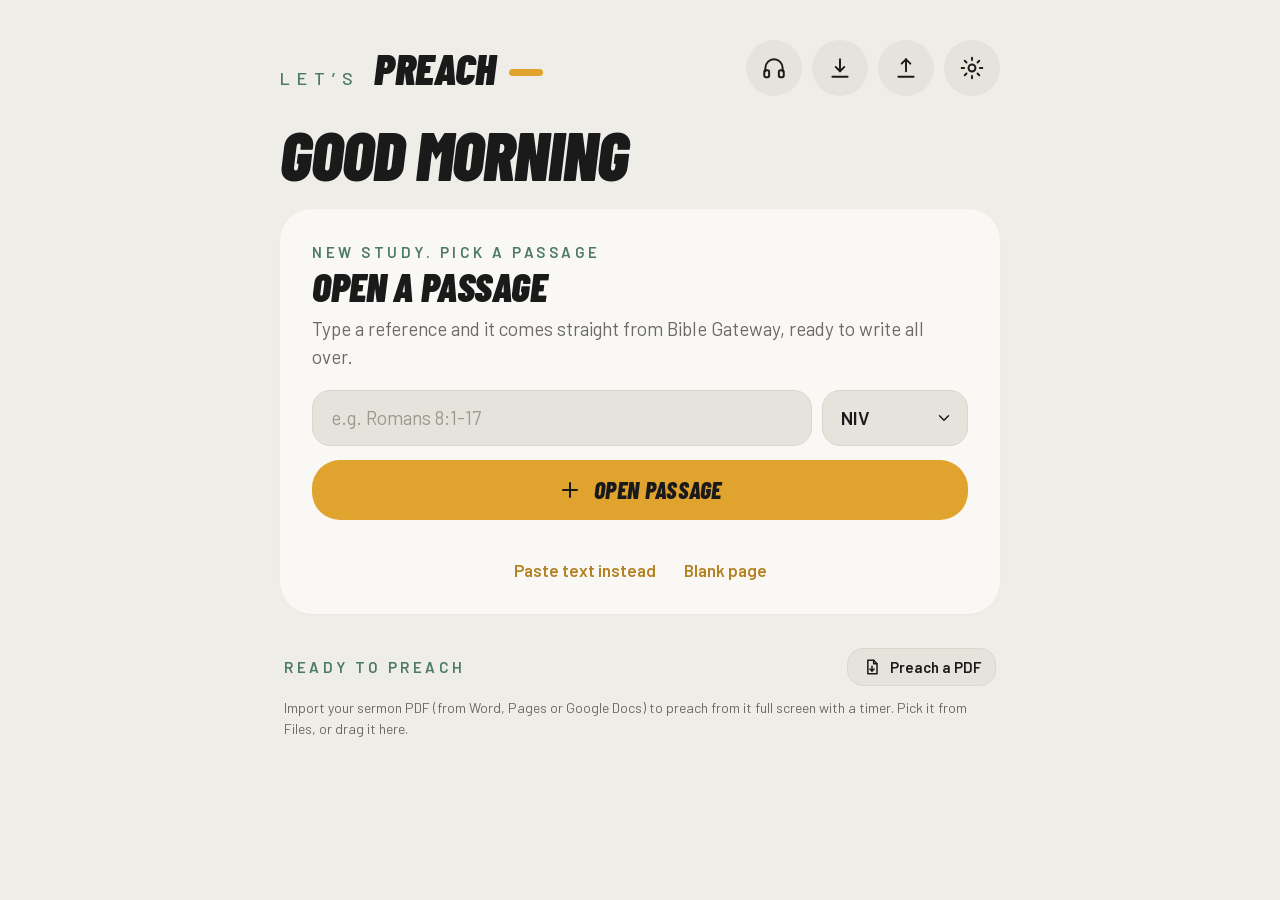
==== commit 508f5d5f: "Open sermon notes from a headphones icon at the top right instead of a switch Co-Authored-By: Claude" ====
--- a/index.html
+++ b/index.html
@@ -28,6 +28,9 @@
         <span class="logo-dash" aria-hidden="true"></span>
       </div>
       <div class="header-actions">
+        <button type="button" id="listenBtn" class="icon-chip" title="Sermon notes (when you are listening)" aria-label="Sermon notes" aria-pressed="false">
+          <svg viewBox="0 0 24 24"><path d="M4 15v-3a8 8 0 0116 0v3"/><rect x="3" y="14" width="4.5" height="6.5" rx="1.5"/><rect x="16.5" y="14" width="4.5" height="6.5" rx="1.5"/></svg>
+        </button>
         <button type="button" id="importBtn" class="icon-chip" title="Restore from backup" aria-label="Restore from backup">
           <svg viewBox="0 0 24 24"><path d="M12 15V4"/><path d="M8 11l4 4 4-4"/><path d="M5 20h14"/></svg>
         </button>
@@ -43,14 +46,9 @@
 
     <h1 id="greeting" class="greeting">Good morning</h1>
 
-    <div class="seg mode-seg" id="modeSeg" role="tablist" aria-label="Prepare or listen">
-      <button type="button" data-mode="prep" role="tab">Prepare</button>
-      <button type="button" data-mode="listen" role="tab">Listen</button>
-    </div>
-
     <div id="listenArea" hidden>
       <section class="card" id="listenNew">
-        <p class="eyebrow">Listening. Someone else is preaching</p>
+        <div class="ln-top"><p class="eyebrow">Listening. Someone else is preaching</p><button type="button" class="text-link" id="lnBackToPrep">Back to sermon prep</button></div>
         <h2 class="card-title">Sermon notes</h2>
         <p class="card-body">Write with the Pencil as you listen. Nothing here touches your sermon prep.</p>
         <div class="ln-form">
--- a/css/app.css
+++ b/css/app.css
@@ -885,8 +885,9 @@
 .plan-card-row > div { flex: 1; min-width: 260px; }
 
 /* ---------- Listening: sermon notes ---------- */
-.mode-seg { margin: -6px 0 18px; }
-.mode-seg button { font-size: 17px; padding: 9px 22px; }
+#listenBtn.on { background: var(--label); color: #fff; }
+.ln-top { display: flex; justify-content: space-between; align-items: baseline; gap: 12px; flex-wrap: wrap; }
+.ln-top .text-link { font-size: 15px; }
 .ln-form { display: grid; grid-template-columns: 1fr 1fr; gap: 10px; margin: 6px 0 14px; }
 .ln-form #lnTitle { grid-column: 1 / -1; }
 @media (max-width: 600px) { .ln-form { grid-template-columns: 1fr; } }
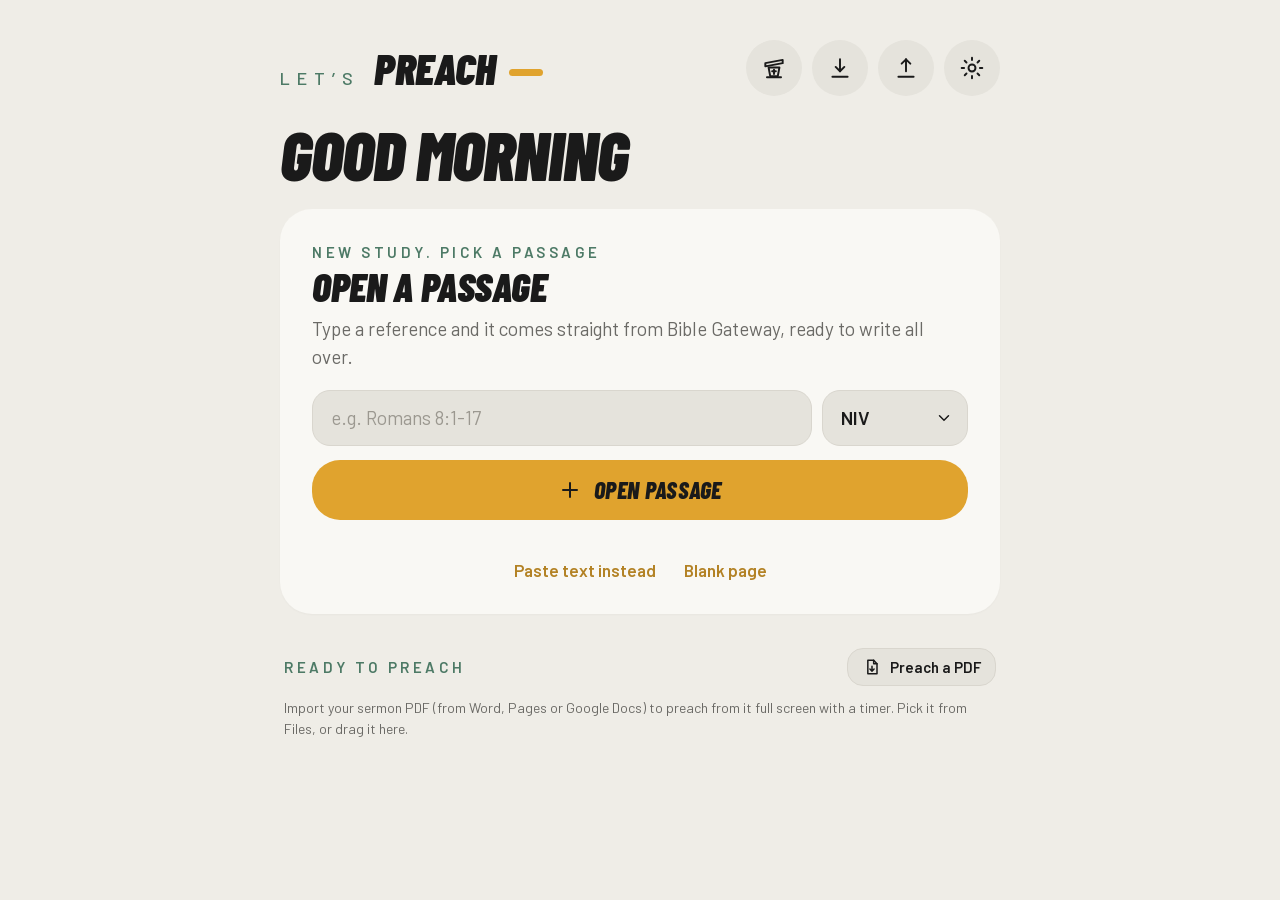
==== commit 63d7f73a: "Sermon notes button: pulpit icon Co-Authored-By: Claude Opus 5.5 <noreply@anthropic.com> Claude-Sess" ====
--- a/index.html
+++ b/index.html
@@ -29,7 +29,7 @@
       </div>
       <div class="header-actions">
         <button type="button" id="listenBtn" class="icon-chip" title="Sermon notes (when you are listening)" aria-label="Sermon notes" aria-pressed="false">
-          <svg viewBox="0 0 24 24"><path d="M4 15v-3a8 8 0 0116 0v3"/><rect x="3" y="14" width="4.5" height="6.5" rx="1.5"/><rect x="16.5" y="14" width="4.5" height="6.5" rx="1.5"/></svg>
+          <svg viewBox="0 0 24 24"><path d="M4 7.5l16-3v3l-16 3z"/><path d="M7 11.5h10l-1.5 8h-7z"/><path d="M5.5 20.5h13"/><path d="M12 13.5v4M10.3 15h3.4"/></svg>
         </button>
         <button type="button" id="importBtn" class="icon-chip" title="Restore from backup" aria-label="Restore from backup">
           <svg viewBox="0 0 24 24"><path d="M12 15V4"/><path d="M8 11l4 4 4-4"/><path d="M5 20h14"/></svg>
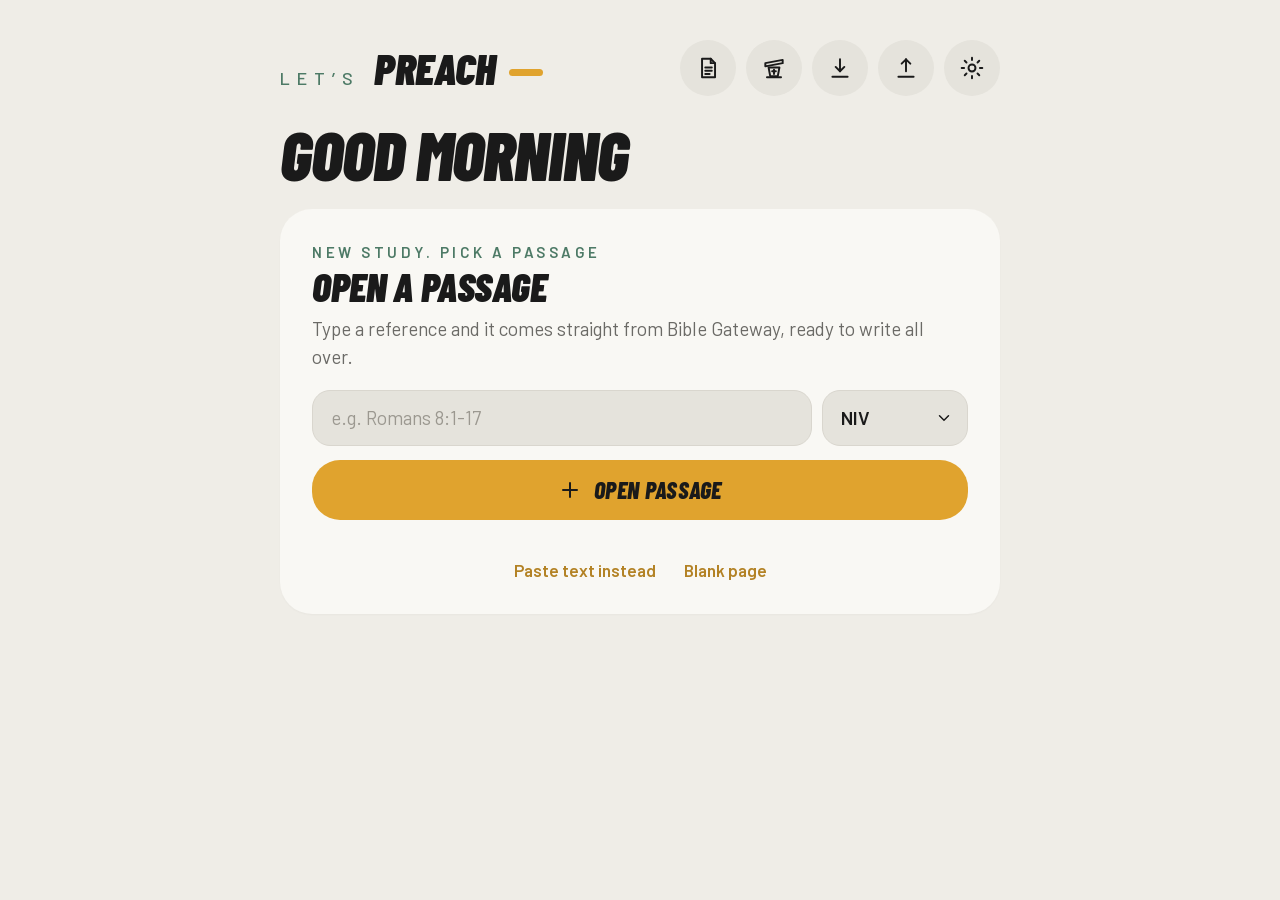
==== commit c129dfa0: "Scripts: a separate home place for sermon PDFs, with its own icon, rename and search Co-Authored-By:" ====
--- a/index.html
+++ b/index.html
@@ -28,6 +28,9 @@
         <span class="logo-dash" aria-hidden="true"></span>
       </div>
       <div class="header-actions">
+        <button type="button" id="scriptsBtn" class="icon-chip" title="Sermon scripts" aria-label="Sermon scripts" aria-pressed="false">
+          <svg viewBox="0 0 24 24"><path d="M6.5 3.5h8l4 4v13h-12z"/><path d="M14.5 3.5v4h4"/><path d="M9.5 11.5h6M9.5 14.5h6M9.5 17.5h4"/></svg>
+        </button>
         <button type="button" id="listenBtn" class="icon-chip" title="Sermon notes (when you are listening)" aria-label="Sermon notes" aria-pressed="false">
           <svg viewBox="0 0 24 24"><path d="M4 7.5l16-3v3l-16 3z"/><path d="M7 11.5h10l-1.5 8h-7z"/><path d="M5.5 20.5h13"/><path d="M12 13.5v4M10.3 15h3.4"/></svg>
         </button>
@@ -45,6 +48,22 @@
     </header>
 
     <h1 id="greeting" class="greeting">Good morning</h1>
+
+    <div id="scriptsArea" hidden>
+      <section class="card" id="scriptsCard">
+        <div class="ln-top"><p class="eyebrow">Your sermon scripts</p><button type="button" class="text-link" id="scBackToPrep">Back to sermon prep</button></div>
+        <h2 class="card-title">Scripts</h2>
+        <p class="card-body">Your sermon PDFs, kept apart from your studies. Tap one to preach it full screen with the timer, write on it, and trim its margins.</p>
+        <button type="button" class="pill" id="importPdfBtn"><svg viewBox="0 0 24 24"><path d="M12 5v14M5 12h14"/></svg><span>Add a script (PDF)</span></button>
+        <p class="hint" id="deckHint">Save your sermon from Word, Pages or Google Docs as a PDF, then pick it from Files, or drag it here. Studies you preach with Preach this study land here too.</p>
+        <input type="file" id="pdfFile" accept="application/pdf,.pdf" hidden>
+      </section>
+      <div class="lib-tools" id="scTools" hidden>
+        <input id="scSearch" class="field search" type="search" placeholder="Search your scripts" aria-label="Search scripts" autocomplete="off">
+      </div>
+      <p class="hint no-matches" id="scEmpty" hidden>No scripts match.</p>
+      <ul id="deckList" class="study-list"></ul>
+    </div>
 
     <div id="listenArea" hidden>
       <section class="card" id="listenNew">
@@ -129,18 +148,6 @@
     <p id="noMatches" class="hint no-matches" hidden>No studies match.</p>
 
 
-    <div id="preachBlock">
-      <div class="list-head">
-        <p class="eyebrow list-eyebrow">Ready to preach</p>
-        <button type="button" class="chip-btn small" id="importPdfBtn">
-          <svg viewBox="0 0 24 24"><path d="M7 4h7l4 4v12H7z"/><path d="M14 4v4h4"/><path d="M12 11v6M9.5 14.5L12 17l2.5-2.5"/></svg>
-          <span>Preach a PDF</span>
-        </button>
-      </div>
-      <p class="hint" id="deckHint">Import your sermon PDF (from Word, Pages or Google Docs) to preach from it full screen with a timer. Pick it from Files, or drag it here.</p>
-      <ul id="deckList" class="study-list"></ul>
-      <input type="file" id="pdfFile" accept="application/pdf,.pdf" hidden>
-    </div>
 
     <div id="pinnedBlock" hidden>
       <p class="eyebrow list-eyebrow">Pinned</p>
--- a/css/app.css
+++ b/css/app.css
@@ -930,3 +930,12 @@
 .pc-dot.on { box-shadow: 0 0 0 2.5px var(--ink); }
 .preach-pages { align-items: flex-start; overflow-x: auto; touch-action: pan-x pan-y; }
 .preach-page { margin: 0 auto; }
+#scriptsBtn.on { background: var(--label); color: #fff; }
+.study-item .ren {
+  width: 44px; height: 44px; border-radius: 50%; border: 0; background: transparent; color: var(--muted);
+  display: inline-flex; align-items: center; justify-content: center; cursor: pointer;
+}
+.study-item .ren svg { width: 20px; height: 20px; }
+#scriptsCard .pill { margin-top: 4px; }
+#scriptsCard .hint { margin-top: 12px; }
+#scriptsArea #deckList { margin: 18px 0 40px; }
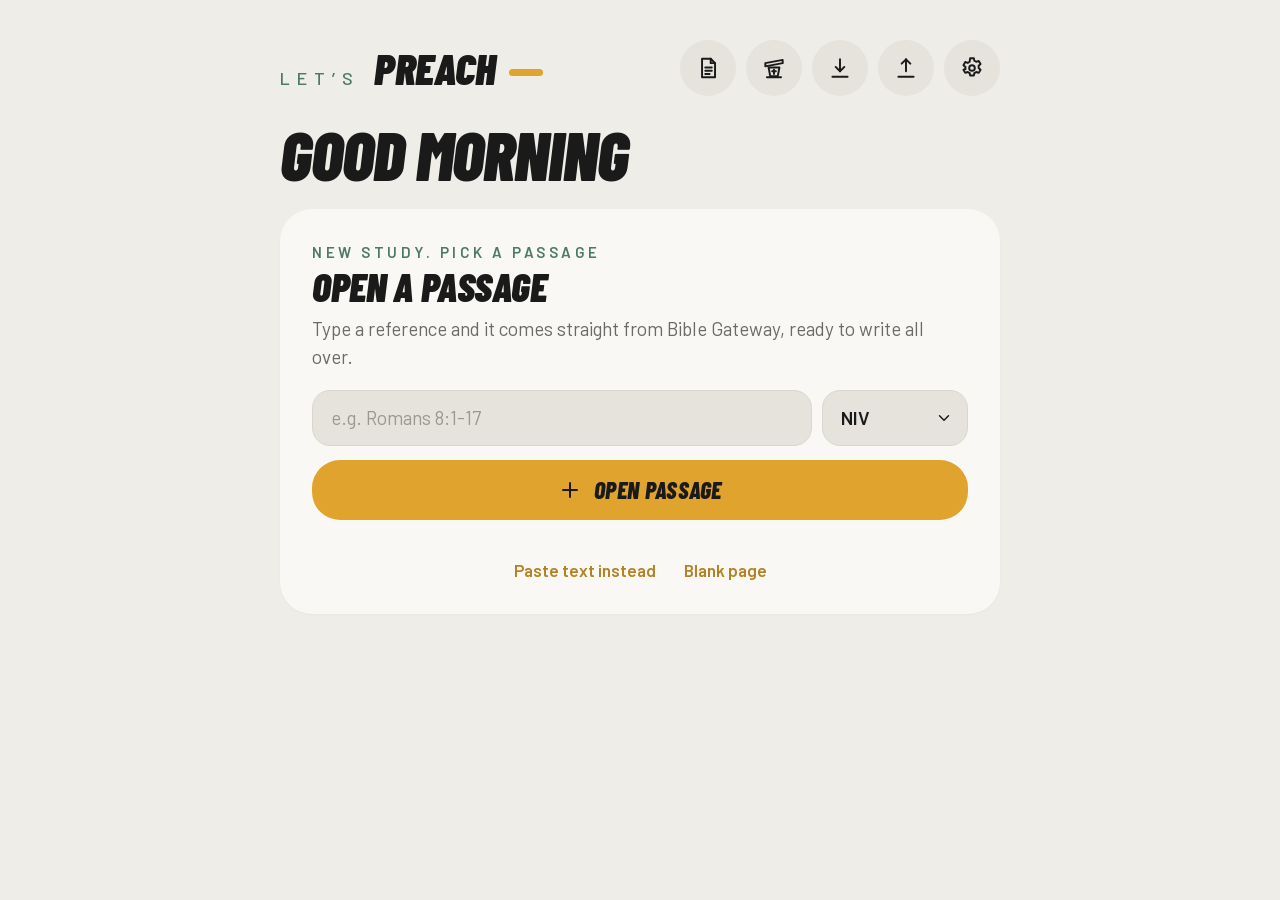
==== commit 15289b68: "Fix sync failing with HTTP 400 when the Worker link has a ?query; clearer sync errors; cog settings " ====
--- a/index.html
+++ b/index.html
@@ -37,11 +37,11 @@
         <button type="button" id="importBtn" class="icon-chip" title="Restore from backup" aria-label="Restore from backup">
           <svg viewBox="0 0 24 24"><path d="M12 15V4"/><path d="M8 11l4 4 4-4"/><path d="M5 20h14"/></svg>
         </button>
-        <button type="button" id="exportBtn" class="icon-chip" title="Back up all studies" aria-label="Back up all studies">
+        <button type="button" id="exportBtn" class="icon-chip" title="Back up studies, notes and scripts" aria-label="Back up studies, notes and scripts">
           <svg viewBox="0 0 24 24"><path d="M12 4v11"/><path d="M8 8l4-4 4 4"/><path d="M5 20h14"/></svg>
         </button>
         <button type="button" id="settingsBtn" class="icon-chip" title="Settings" aria-label="Settings">
-          <svg viewBox="0 0 24 24"><circle cx="12" cy="12" r="3.2"/><path d="M12 2.5v2.2M12 19.3v2.2M2.5 12h2.2M19.3 12h2.2M5.3 5.3l1.6 1.6M17.1 17.1l1.6 1.6M5.3 18.7l1.6-1.6M17.1 6.9l1.6-1.6"/></svg>
+          <svg viewBox="0 0 24 24" class="cog"><path d="M10.3 3h3.4l.5 2.4c.6.2 1.2.5 1.7.9l2.3-.8 1.7 2.9-1.8 1.6c.1.6.1 1.4 0 2l1.8 1.6-1.7 2.9-2.3-.8c-.5.4-1.1.7-1.7.9l-.5 2.4h-3.4l-.5-2.4c-.6-.2-1.2-.5-1.7-.9l-2.3.8-1.7-2.9L6 13c-.1-.6-.1-1.4 0-2L4.1 9.4l1.7-2.9 2.3.8c.5-.4 1.1-.7 1.7-.9z"/><circle cx="12" cy="12" r="2.6"/></svg>
         </button>
         <input type="file" id="importFile" accept="application/json,.json" hidden>
       </div>
@@ -452,6 +452,10 @@
         <button type="button" class="chip-btn" id="cloudBackupsBtn">Cloud backups</button>
       </div>
       <ul id="backupList" class="backup-list" hidden></ul>
+
+      <h3 class="card-title">Storage</h3>
+      <div id="storageLine" class="storage-line"><p class="hint">Adding it up…</p></div>
+      <div class="opt-row"><button type="button" class="chip-btn" id="clearOldBtn">Clear out old items</button></div>
       <div class="dialog-actions">
         <button value="cancel" class="chip-btn">Cancel</button>
         <button value="ok" class="pill"><span>Save</span></button>
@@ -460,6 +464,35 @@
   </dialog>
 
   <!-- Roster from a screenshot -->
+  <dialog id="clearDialog" class="dialog clear-dialog">
+    <form method="dialog" class="dialog-inner">
+      <p class="eyebrow">Storage</p>
+      <h3 class="card-title">Clear out old items</h3>
+      <p class="hint">Oldest first, by when you last opened or changed them. The age buttons skip pinned studies. Back up before you delete: deleted items are gone from this iPad, and from your other devices once they sync.</p>
+      <div class="clear-filters">
+        <div class="seg" id="clearType">
+          <button type="button" data-type="all">Everything</button>
+          <button type="button" data-type="study">Studies</button>
+          <button type="button" data-type="listen">Sermon notes</button>
+          <button type="button" data-type="script">Scripts</button>
+        </div>
+        <div class="clear-age"><span>Tick everything older than</span>
+          <button type="button" class="chip-btn small" data-age="182">6 months</button>
+          <button type="button" class="chip-btn small" data-age="365">1 year</button>
+          <button type="button" class="chip-btn small" data-age="730">2 years</button>
+          <button type="button" class="text-link" id="clearNone">Untick all</button>
+        </div>
+      </div>
+      <ul id="clearList" class="clear-list"></ul>
+      <p class="hint" id="clearSummary"></p>
+      <div class="dialog-actions">
+        <button value="cancel" class="chip-btn">Close</button>
+        <button type="button" class="chip-btn" id="clearBackup">Back up first</button>
+        <button type="button" class="pill danger" id="clearDelete" disabled><span>Delete</span></button>
+      </div>
+    </form>
+  </dialog>
+
   <dialog id="shotDialog" class="dialog shot-dialog">
     <form method="dialog" class="dialog-inner">
       <p class="eyebrow">Roster from a screenshot</p>
--- a/css/app.css
+++ b/css/app.css
@@ -939,3 +939,29 @@
 #scriptsCard .pill { margin-top: 4px; }
 #scriptsCard .hint { margin-top: 12px; }
 #scriptsArea #deckList { margin: 18px 0 40px; }
+
+/* ---------- Storage ---------- */
+.storage-rows { display: flex; flex-wrap: wrap; gap: 6px 18px; font-size: 15.5px; }
+.storage-rows b { font-weight: 700; }
+.storage-cloud { margin-top: 8px; }
+.storage-bar { height: 8px; border-radius: 4px; background: var(--chip-line); overflow: hidden; }
+.storage-bar i { display: block; height: 100%; background: var(--label); }
+.storage-cloud.warn .storage-bar i { background: #e0a43a; }
+.storage-cloud.warn .hint { color: #8a5a00; }
+.clear-dialog { width: min(860px, calc(100vw - 32px)); max-width: none; }
+.clear-filters { display: flex; flex-direction: column; gap: 8px; }
+.clear-age { display: flex; align-items: center; gap: 8px; flex-wrap: wrap; font-size: 14px; color: var(--muted); }
+.clear-age .chip-btn.small { margin-top: 0; }
+.clear-list { list-style: none; padding: 0; margin: 4px 0; max-height: 46vh; overflow-y: auto; display: grid; gap: 4px; }
+.clear-list label { display: flex; align-items: center; gap: 10px; padding: 8px 10px; border-radius: 12px; background: var(--card); cursor: pointer; }
+.clear-list input { width: 22px; height: 22px; accent-color: var(--danger); flex: none; }
+.clear-kind { flex: none; font-size: 11px; font-weight: 700; letter-spacing: 1.5px; text-transform: uppercase; padding: 3px 8px; border-radius: 8px; background: var(--chip); color: var(--label); }
+.clear-kind.script { color: #8a5a00; }
+.clear-kind.listen { color: #2f5d8a; }
+.clear-main { flex: 1; min-width: 0; display: flex; flex-direction: column; }
+.clear-main b { font-size: 15.5px; white-space: nowrap; overflow: hidden; text-overflow: ellipsis; }
+.clear-main em { font-style: normal; font-size: 13px; color: var(--muted); white-space: nowrap; overflow: hidden; text-overflow: ellipsis; }
+.clear-when, .clear-size { flex: none; font-size: 13px; color: var(--muted); min-width: 64px; text-align: right; }
+.pill.danger { background: var(--danger); color: #fff; width: auto; }
+.pill.danger:disabled { opacity: .45; }
+.icon-chip svg.cog circle { fill: none; stroke: currentColor; }
